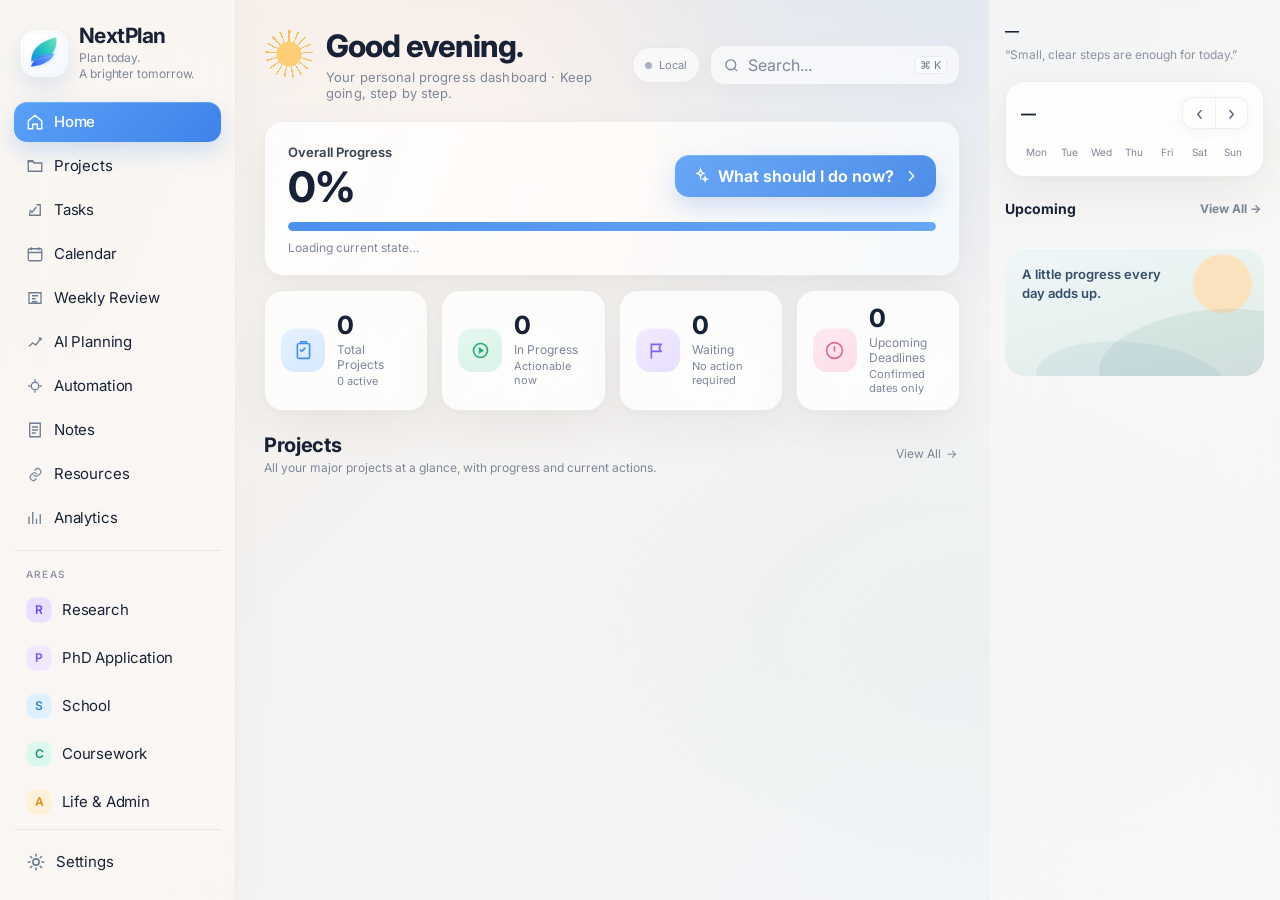
==== index.html @ 2a9c4a6e "Remove legacy CJ avatar from canonical UI" ====
<!doctype html>
<html lang="en">
<head>
<!-- NEXTPLAN_PHASE_B_V1 -->
<!-- NEXTPLAN_PHASE_C_V1 -->
<!-- NEXTPLAN_PHASE_D_V1 -->
<meta charset="utf-8">
<meta name="viewport" content="width=device-width,initial-scale=1,viewport-fit=cover">
<meta name="theme-color" content="#f5f5f7">
<meta name="color-scheme" content="light dark">
<link rel="manifest" href="./manifest.webmanifest">
<link rel="icon" href="./icon.svg" type="image/svg+xml">
<link rel="preconnect" href="https://fonts.googleapis.com">
<link rel="preconnect" href="https://fonts.gstatic.com" crossorigin>
<link href="https://fonts.googleapis.com/css2?family=Inter:wght@400;500;600;700&display=swap" rel="stylesheet">
<link rel="stylesheet" href="./apple-web-v1.css?v=apple-web-v1">
<title>NextPlan</title>
<style>
:root{
  --bg:#f5f5f7;--glass:rgba(255,255,255,.72);--panel:#ffffff;--panel-soft:#fbfbfd;--text:#111318;--muted:#737b8c;
  --border:rgba(15,23,42,.08);--hairline:rgba(15,23,42,.06);--shadow:0 12px 35px rgba(27,31,43,.07);
  --blue:#3478f6;--blue2:#5b8cff;--green:#22b573;--purple:#8b5cf6;--pink:#ff4f91;--orange:#ff9f0a;--red:#ff453a;
  --sidebar:rgba(247,249,252,.88);--rightbar:rgba(248,250,253,.82);--chip:#f1f3f7;--input:#eef1f5;
}
html[data-theme="dark"]{
  --bg:#101216;--glass:rgba(26,29,35,.74);--panel:#1b1e24;--panel-soft:#20242b;--text:#f4f6f8;--muted:#9da5b4;
  --border:rgba(255,255,255,.08);--hairline:rgba(255,255,255,.06);--shadow:0 16px 40px rgba(0,0,0,.24);
  --sidebar:rgba(20,23,28,.9);--rightbar:rgba(20,23,28,.86);--chip:#292d35;--input:#272b33;
}
*{box-sizing:border-box}html,body{margin:0;min-height:100%;background:var(--bg);color:var(--text);font-family:"Inter",-apple-system,BlinkMacSystemFont,"SF Pro Text","SF Pro Display","Helvetica Neue","Segoe UI","PingFang SC","Microsoft YaHei",sans-serif}
body{min-height:100vh;overflow-x:hidden}button,input,select{font:inherit}button{cursor:pointer}svg{display:block}
.app-shell{min-height:100vh;display:grid;grid-template-columns:236px minmax(0,1fr) 292px;background:radial-gradient(circle at 36% -10%,rgba(76,139,245,.07),transparent 32%),radial-gradient(circle at 78% 0%,rgba(139,92,246,.05),transparent 25%),var(--bg)}
.sidebar{position:sticky;top:0;height:100vh;padding:20px 14px 18px;background:var(--sidebar);backdrop-filter:blur(24px);border-right:1px solid var(--hairline);display:flex;flex-direction:column;z-index:20}
.brand{display:flex;align-items:center;gap:11px;padding:4px 8px 18px}.brand-mark{width:42px;height:42px;border-radius:12px;box-shadow:0 7px 18px rgba(52,120,246,.22);overflow:hidden;flex:none}.brand h1{font-size:20px;letter-spacing:-.5px;margin:0;font-weight:700}.brand p{font-size:12px;color:var(--muted);margin:3px 0 0;line-height:1.3;font-weight:400;letter-spacing:-.01em}
.nav-group{display:grid;gap:4px}.nav-label{font-size:11px;text-transform:uppercase;letter-spacing:.09em;color:var(--muted);font-weight:600;padding:17px 11px 7px}.nav-btn{display:flex;align-items:center;gap:10px;border:0;background:transparent;color:var(--text);padding:9px 11px;border-radius:10px;font-size:16px;font-weight:400;line-height:1.25;letter-spacing:-.022em;text-align:left}.nav-btn svg{width:20px;height:20px;color:#667085;stroke-width:1.7}.nav-btn.active{background:linear-gradient(135deg,#3478f6,#4f85fa);color:#fff;box-shadow:0 7px 15px rgba(52,120,246,.18)}.nav-btn.active svg{color:#fff}.nav-btn:hover:not(.active){background:var(--chip)}
.area-dot{width:24px;height:24px;border-radius:8px;display:grid;place-items:center;font-size:12px;font-weight:700}.a-research{background:#e9e0ff;color:#7448ef}.a-phd{background:#efe8ff;color:#7b55e8}.a-school{background:#dff1ff;color:#3484ce}.a-career{background:#dcf8ee;color:#119966}.a-admin{background:#fff0d9;color:#e28a12}.a-life{background:#ffe2ee;color:#e84986}
.sidebar-footer{margin-top:auto}.settings-btn{width:100%;display:flex;gap:10px;align-items:center;border:0;background:transparent;color:var(--muted);padding:10px 11px;border-radius:10px;font-size:16px;font-weight:400;line-height:1.25;letter-spacing:-.022em}.settings-btn svg{width:20px;height:20px;stroke-width:1.7;color:#667085}.settings-btn:hover{background:var(--chip)}
.main{min-width:0;padding:28px 28px 46px}.topbar{display:flex;gap:20px;align-items:flex-start;justify-content:space-between;margin-bottom:18px}.hello h2{font-size:30px;letter-spacing:-.8px;margin:0;font-weight:760}.hello p{margin:4px 0 0;color:var(--muted);font-size:14px}.top-actions{display:flex;align-items:center;gap:9px}.sync-pill{height:34px;border:1px solid var(--border);background:var(--glass);backdrop-filter:blur(18px);border-radius:999px;padding:0 10px;display:flex;align-items:center;gap:7px;color:var(--muted);font-size:11px;white-space:nowrap}.sync-pill .sync-dot{width:7px;height:7px;border-radius:50%;background:#aab2bf}.sync-pill.synced .sync-dot{background:var(--green)}.sync-pill.syncing .sync-dot{background:var(--orange)}.sync-pill.error .sync-dot{background:var(--red)}.search-btn{height:38px;width:min(245px,30vw);border:1px solid var(--border);background:var(--glass);backdrop-filter:blur(18px);color:var(--muted);border-radius:13px;padding:0 12px;display:flex;align-items:center;gap:8px;box-shadow:0 2px 10px rgba(0,0,0,.025)}.search-btn span:first-of-type{overflow:hidden;white-space:nowrap;text-overflow:ellipsis}.kbd{margin-left:auto;font-size:11px;border:1px solid var(--border);background:var(--panel);border-radius:6px;padding:1px 5px;color:var(--muted)}
.card{background:var(--glass);backdrop-filter:blur(22px);border:1px solid var(--border);border-radius:18px;box-shadow:var(--shadow)}.hero{padding:21px 22px}.hero-row{display:flex;justify-content:space-between;gap:18px;align-items:center}.eyebrow{font-size:13px;font-weight:650}.hero-pct{font-size:41px;font-weight:760;letter-spacing:-1.2px;line-height:1;margin-top:6px}.primary{border:0;color:white;background:linear-gradient(135deg,#3478f6,#4d86fa);border-radius:13px;padding:11px 16px;font-weight:650;box-shadow:0 8px 18px rgba(52,120,246,.22);display:flex;align-items:center;gap:9px}.primary:hover{filter:brightness(.99)}
.progress-track{height:10px;border-radius:999px;background:#e9edf3;overflow:hidden;margin-top:14px}.progress-fill{height:100%;border-radius:999px;background:linear-gradient(90deg,#3478f6,#5a8df7);transition:width .28s ease}html[data-theme="dark"] .progress-track{background:#2b3038}.hero-meta{font-size:12px;color:var(--muted);margin-top:9px}
.stats{display:grid;grid-template-columns:repeat(4,1fr);gap:12px;margin:14px 0 22px}.stat{padding:15px;display:flex;gap:12px;align-items:center}.stat-icon{width:43px;height:43px;border-radius:13px;display:grid;place-items:center;flex:none}.stat-icon svg{width:21px;height:21px}.si-blue{background:#e2efff;color:#3478f6}.si-green{background:#def8ef;color:#1aa26b}.si-purple{background:#eee4ff;color:#7b48ef}.si-pink{background:#ffe3ef;color:#ee4a87}.stat-num{font-size:24px;font-weight:750;line-height:1}.stat-title{font-size:12px;color:var(--muted);margin-top:4px}.stat-sub{font-size:11px;color:var(--muted);margin-top:2px}
.section-head{display:flex;justify-content:space-between;gap:16px;align-items:center;margin-bottom:10px}.section-head h3{font-size:20px;margin:0;letter-spacing:-.35px}.section-head p{font-size:12px;color:var(--muted);margin:3px 0 0}.link-btn{border:0;background:transparent;color:var(--muted);font-size:12px;display:flex;align-items:center;gap:5px;padding:6px 3px}.link-btn:hover{color:var(--text)}
.project-grid{display:grid;grid-template-columns:repeat(3,minmax(0,1fr));gap:12px}.project-card{padding:15px;min-width:0;transition:transform .16s ease,box-shadow .16s ease}.project-card:hover{transform:translateY(-1px);box-shadow:0 15px 38px rgba(24,29,40,.09)}.pc-top{display:flex;align-items:flex-start;gap:10px}.pc-icon{width:36px;height:36px;border-radius:11px;display:grid;place-items:center;flex:none}.pc-icon svg{width:18px;height:18px}.pc-text{min-width:0;flex:1}.pc-title{font-size:14px;font-weight:690;white-space:nowrap;overflow:hidden;text-overflow:ellipsis}.pc-sub{font-size:11px;color:var(--muted);white-space:nowrap;overflow:hidden;text-overflow:ellipsis;margin-top:2px}.pc-pct{font-size:13px;font-weight:700;margin-left:auto}.mini-progress{height:6px;border-radius:999px;background:#ebeff4;overflow:hidden;margin-top:13px}.mini-progress span{display:block;height:100%;background:var(--blue);border-radius:999px}html[data-theme="dark"] .mini-progress{background:#2b3038}.pc-next{border-top:1px solid var(--hairline);margin-top:11px;padding-top:10px;font-size:11px;line-height:1.45;color:var(--muted);display:grid;grid-template-columns:18px 1fr;gap:5px}.pc-next b{color:var(--text);font-weight:630;display:block;margin-bottom:2px}.pc-next svg{width:14px;height:14px;margin-top:1px;color:#8993a3}.empty-project{cursor:pointer;width:100%;font:inherit;color:var(--muted);min-height:164px;border:1px dashed rgba(52,120,246,.22);border-radius:18px;display:grid;place-items:center;text-align:center;color:var(--muted);background:rgba(255,255,255,.28)}.empty-project .plus{font-size:30px;color:var(--blue);line-height:1}.empty-project b{display:block;color:var(--blue);font-size:13px;margin-top:4px}
.view{display:none}.view.active{display:block}.view-title{margin-bottom:18px}.view-title h2{font-size:28px;margin:0;letter-spacing:-.6px}.view-title p{color:var(--muted);font-size:13px;margin:4px 0 0}.toolbar{display:flex;gap:8px;flex-wrap:wrap;margin-bottom:14px}.select{appearance:none;-webkit-appearance:none;border:1px solid var(--border);background-color:var(--panel);color:var(--text);border-radius:12px;padding:9px 34px 9px 12px;background-image:linear-gradient(45deg,transparent 50%,var(--muted) 50%),linear-gradient(135deg,var(--muted) 50%,transparent 50%);background-position:calc(100% - 16px) 50%,calc(100% - 11px) 50%;background-size:5px 5px;background-repeat:no-repeat}.list-card{padding:0;overflow:hidden}.list-row{padding:15px 17px;border-top:1px solid var(--hairline);display:flex;gap:14px;align-items:flex-start}.list-row:first-child{border-top:0}.status-dot{width:9px;height:9px;border-radius:50%;margin-top:6px;flex:none}.sd-active{background:var(--blue)}.sd-waiting{background:var(--orange)}.sd-planned{background:#aab2bf}.sd-completed,.sd-done{background:var(--green)}.sd-blocked{background:var(--red)}.list-main{min-width:0;flex:1}.list-title{font-weight:670}.list-sub{font-size:12px;color:var(--muted);margin-top:3px}.list-meta{font-size:12px;color:var(--muted);text-align:right}.milestone-tags{display:flex;flex-wrap:wrap;gap:6px;margin-top:8px;line-height:1}.milestone-tags .priority{display:inline-flex;align-items:center;line-height:1.25;margin:0!important;padding:5px 8px;white-space:normal;vertical-align:middle}.task-grid{display:grid;gap:10px}.task-card{padding:15px 17px;display:grid;grid-template-columns:28px 1fr auto;gap:12px;align-items:start}.task-check{width:25px;height:25px;border-radius:8px;background:#e5efff;color:var(--blue);display:grid;place-items:center}.task-check svg{width:14px;height:14px}.task-title{font-weight:670}.task-desc{font-size:12px;color:var(--muted);margin-top:3px}.priority{font-size:11px;color:var(--muted);background:var(--chip);padding:4px 7px;border-radius:999px}
.calendar-layout{display:grid;grid-template-columns:minmax(0,1.4fr) minmax(250px,.6fr);gap:14px}.calendar-card{padding:18px}.cal-head{display:flex;justify-content:space-between;align-items:center;margin-bottom:14px}.cal-title{font-size:17px;font-weight:700}.cal-nav{display:flex;gap:6px}.round-btn{width:31px;height:31px;border-radius:10px;border:1px solid var(--border);background:var(--panel);color:var(--text);display:grid;place-items:center}.weekdays,.cal-grid{display:grid;grid-template-columns:repeat(7,1fr);gap:5px}.weekdays div{font-size:11px;color:var(--muted);text-align:center;padding:5px}.day{min-height:67px;border-radius:12px;padding:7px;font-size:12px;position:relative;border:1px solid transparent}.day.muted{color:#b6bdc8}.day.today{background:#edf4ff;border-color:#d8e8ff;color:#2f6fdc}html[data-theme="dark"] .day.today{background:#1e2c43;border-color:#28426b;color:#91b8ff}.day.has-event{background:var(--panel-soft)}.daynum{font-weight:620}.event-dots{display:flex;gap:3px;position:absolute;bottom:7px;left:7px}.event-dots span{width:5px;height:5px;border-radius:50%}.upcoming-list{display:grid;gap:8px}.upcoming-item{padding:12px;border-radius:13px;background:var(--panel-soft);display:grid;grid-template-columns:8px 1fr auto;gap:9px;align-items:center}.u-dot{width:8px;height:8px;border-radius:50%}.u-title{font-size:12px;font-weight:650}.u-date{font-size:11px;color:var(--muted);margin-top:1px}.u-right{font-size:11px;color:var(--muted)}.empty-state{padding:34px 20px;text-align:center;color:var(--muted)}.empty-state svg{width:36px;height:36px;margin:0 auto 8px;color:#a6aeba}.empty-state b{display:block;color:var(--text);font-size:14px;margin-bottom:4px}
.notes-grid,.resources-grid{display:grid;grid-template-columns:repeat(2,minmax(0,1fr));gap:12px}.note-card,.resource-card{padding:16px}.note-title,.resource-title{font-weight:690}.note-body,.resource-sub{font-size:12px;color:var(--muted);margin-top:6px;line-height:1.5}.note-meta{font-size:11px;color:var(--muted);margin-top:11px}.resource-card{display:flex;gap:12px;align-items:flex-start}.resource-icon{width:38px;height:38px;border-radius:11px;background:#e5efff;color:var(--blue);display:grid;place-items:center;flex:none}.resource-icon svg{width:18px;height:18px}.analytics-grid{display:grid;grid-template-columns:repeat(2,minmax(0,1fr));gap:12px}.analytics-card{padding:17px}.analytics-card h4{font-size:14px;margin:0 0 13px}.area-row{display:grid;grid-template-columns:92px 1fr 38px;gap:10px;align-items:center;margin:10px 0;font-size:12px}.area-track{height:7px;background:#e9edf3;border-radius:999px;overflow:hidden}.area-track span{height:100%;display:block;border-radius:999px;background:linear-gradient(90deg,#3478f6,#8b5cf6)}html[data-theme="dark"] .area-track{background:#2b3038}.metric-big{font-size:34px;font-weight:760;letter-spacing:-.8px}.metric-label{font-size:12px;color:var(--muted)}
.rightbar{position:sticky;top:0;height:100vh;padding:22px 15px 18px;background:var(--rightbar);backdrop-filter:blur(24px);border-left:1px solid var(--hairline);overflow:auto}.profile-row{display:flex;justify-content:flex-end;margin-bottom:18px}.avatar{width:38px;height:38px;border:0;border-radius:50%;display:grid;place-items:center;background:linear-gradient(135deg,#747f93,#9ca5b5);color:white;font-size:12px;font-weight:700}.today-date{font-size:14px;font-weight:650}.reflection{font-size:13px;color:var(--muted);font-style:italic;line-height:1.45;margin-top:7px}.side-card{background:var(--glass);border:1px solid var(--border);border-radius:17px;box-shadow:var(--shadow);padding:15px;margin-top:18px}.side-title{font-size:14px;font-weight:700;display:flex;align-items:center;justify-content:space-between}.mini-cal-head{display:flex;justify-content:space-between;align-items:center;margin-bottom:12px}.mini-week,.mini-days{display:grid;grid-template-columns:repeat(7,1fr);text-align:center;gap:2px}.mini-week div{font-size:10px;color:var(--muted);padding:3px}.mini-day{font-size:11px;padding:6px 0;border-radius:50%;position:relative}.mini-day.today{background:var(--blue);color:#fff}.mini-day.muted{color:#bbc2cc}.mini-day.has-event:not(.today)::after{content:"";width:4px;height:4px;background:var(--green);border-radius:50%;position:absolute;left:50%;transform:translateX(-50%);bottom:1px}.side-upcoming{margin-top:18px}.side-upcoming-list{display:grid;gap:0;margin-top:8px}.side-event{display:grid;grid-template-columns:8px 1fr auto;gap:9px;align-items:center;border-top:1px solid var(--hairline);padding:10px 0}.side-event:first-child{border-top:0}.side-event-title{font-size:12px;font-weight:650}.side-event-date,.side-event-right{font-size:10px;color:var(--muted)}.soft-quote{margin-top:18px;min-height:133px;border-radius:18px;padding:17px;background:linear-gradient(145deg,#eef3ff,#dfe9fa 58%,#cbdaf2);color:#27334d;position:relative;overflow:hidden}.soft-quote:before{content:"";position:absolute;width:170px;height:80px;background:rgba(104,136,191,.18);border-radius:50% 50% 0 0;right:-35px;bottom:-20px;transform:rotate(-8deg)}.soft-quote p{font-size:13px;line-height:1.45;font-weight:600;width:72%;margin:0;position:relative;z-index:1}
.modal{border:0;border-radius:20px;background:var(--panel);color:var(--text);padding:0;width:min(650px,calc(100vw - 28px));box-shadow:0 28px 90px rgba(0,0,0,.28)}.modal::backdrop{background:rgba(20,23,30,.34);backdrop-filter:blur(4px)}.modal-inner{padding:20px}.modal-title{font-size:19px;font-weight:730;margin:0 0 4px}.modal-sub{font-size:12px;color:var(--muted);margin-bottom:15px}.field{display:grid;gap:5px;margin-top:10px}.field label{font-size:11px;color:var(--muted);font-weight:600}.field input{border:1px solid var(--border);background:var(--input);color:var(--text);padding:10px 11px;border-radius:10px;outline:none}.field input:focus{border-color:rgba(52,120,246,.55);box-shadow:0 0 0 3px rgba(52,120,246,.11)}.modal-actions{display:flex;gap:8px;justify-content:flex-end;margin-top:16px}.secondary{border:1px solid var(--border);background:var(--panel);color:var(--text);border-radius:11px;padding:9px 12px}.danger{color:var(--red)}
.search-modal{width:min(720px,calc(100vw - 30px));align-self:start;margin-top:8vh}.search-input-wrap{display:flex;align-items:center;gap:8px;border-bottom:1px solid var(--hairline);padding:15px 18px}.search-input-wrap input{border:0;outline:0;background:transparent;color:var(--text);font-size:17px;width:100%}.search-results{max-height:58vh;overflow:auto;padding:8px}.search-result{padding:11px 12px;border-radius:11px;display:flex;gap:10px;align-items:flex-start}.search-result:hover{background:var(--chip)}.search-kind{font-size:10px;background:var(--chip);color:var(--muted);border-radius:6px;padding:2px 5px;flex:none;margin-top:2px}.search-result b{font-size:13px}.search-result p{font-size:11px;color:var(--muted);margin:3px 0 0}
.mobile-top{display:none}.scrim{display:none}
@media(max-width:1180px){.app-shell{grid-template-columns:210px minmax(0,1fr)}.rightbar{display:none}.project-grid{grid-template-columns:repeat(2,minmax(0,1fr))}.stats{grid-template-columns:repeat(2,1fr)}}
@media(max-width:820px){.app-shell{display:block}.sidebar{position:fixed;left:0;transform:translateX(-102%);width:250px;transition:transform .22s ease;box-shadow:20px 0 50px rgba(0,0,0,.12)}.sidebar.open{transform:translateX(0)}.scrim{position:fixed;inset:0;background:rgba(10,13,18,.25);z-index:15}.scrim.show{display:block}.main{padding:17px 15px 35px}.mobile-top{display:flex;justify-content:space-between;align-items:center;margin-bottom:15px}.mobile-brand{font-weight:730}.icon-button{border:0;background:var(--panel);color:var(--text);border-radius:10px;width:37px;height:37px;display:grid;place-items:center;box-shadow:var(--shadow)}.topbar{align-items:center}.hello h2{font-size:25px}.sync-pill{display:none}.search-btn{width:42px;padding:0;justify-content:center}.search-btn span,.search-btn .kbd{display:none}.project-grid,.notes-grid,.resources-grid,.analytics-grid,.calendar-layout{grid-template-columns:1fr}.stats{grid-template-columns:1fr 1fr}.hero-row{align-items:flex-start;flex-direction:column}.primary{width:100%;justify-content:center}.project-card{min-height:auto}}
@media(max-width:480px){.stats{grid-template-columns:1fr}.hello p{font-size:12px}.hello h2{font-size:23px}}





/* APPROVED SIDEBAR SPEC v4 START */
/* Final user-approved sidebar tuning: compact Apple-like proportions, 236px desktop width. */
.sidebar{
  width:236px;
  padding:18px 14px 14px;
  background:#fafbfc;
  font-family:-apple-system,BlinkMacSystemFont,"SF Pro Text","SF Pro Display","Inter","Helvetica Neue",Arial,sans-serif;
  overflow-y:auto;
  overscroll-behavior:contain;
  scrollbar-width:none;
}
.sidebar::-webkit-scrollbar{display:none}
html[data-theme="dark"] .sidebar{background:#0b1220}
.brand{
  gap:12px;
  padding:0 6px 16px;
  align-items:center;
}
.brand-mark{
  width:48px;
  height:48px;
  border-radius:14px;
  box-shadow:0 8px 20px rgba(67,97,238,.20);
  flex:0 0 48px;
}
.brand-mark img{width:48px;height:48px}
.brand h1{
  font-family:-apple-system,BlinkMacSystemFont,"SF Pro Display","SF Pro Text","Inter","Helvetica Neue",Arial,sans-serif;
  font-size:20px;
  line-height:24px;
  font-weight:700;
  letter-spacing:-.45px;
  color:#0f172a;
  white-space:nowrap;
}
.brand p{
  margin:2px 0 0;
  font-family:-apple-system,BlinkMacSystemFont,"SF Pro Text","Inter","Helvetica Neue",Arial,sans-serif;
  font-size:12px;
  line-height:16px;
  font-weight:400;
  letter-spacing:-.08px;
  color:#64748b;
  white-space:nowrap;
}
html[data-theme="dark"] .brand h1{color:#f8fafc}
html[data-theme="dark"] .brand p{color:#94a3b8}
.nav-group{gap:2px}
.nav-btn{
  min-height:40px;
  padding:8px 12px;
  gap:10px;
  border-radius:12px;
  font-family:-apple-system,BlinkMacSystemFont,"SF Pro Text","SF Pro Display","Inter","Helvetica Neue",Arial,sans-serif;
  font-size:15px;
  line-height:20px;
  font-weight:400;
  letter-spacing:-.16px;
  color:#0f172a;
}
.nav-btn > svg{
  width:18px;
  height:18px;
  flex:0 0 18px;
  color:#64748b;
  stroke-width:1.75;
}
.nav-btn[data-view="resources"] > svg{
  width:15px;
  height:15px;
  flex:0 0 15px;
  margin-left:1.5px;
  margin-right:1.5px;
  stroke-width:1.8;
}
.nav-btn.active{
  min-height:40px;
  color:#fff;
  font-weight:500;
  background:linear-gradient(135deg,#3b82f6 0%,#2563eb 100%);
  box-shadow:0 7px 16px rgba(37,99,235,.20);
}
.nav-btn.active > svg{color:#fff}
.nav-btn:hover:not(.active){background:#f1f5f9}
html[data-theme="dark"] .nav-btn{color:#f8fafc}
html[data-theme="dark"] .nav-btn > svg{color:#94a3b8}
html[data-theme="dark"] .nav-btn.active{background:#1e3a8a;color:#fff}
html[data-theme="dark"] .nav-btn.active > svg{color:#fff}
html[data-theme="dark"] .nav-btn:hover:not(.active){background:#111c2d}
.nav-label{
  margin:10px 0 0;
  padding:16px 12px 7px;
  border-top:1px solid #e2e8f0;
  font-family:-apple-system,BlinkMacSystemFont,"SF Pro Text","Inter","Helvetica Neue",Arial,sans-serif;
  font-size:11px;
  line-height:14px;
  font-weight:600;
  letter-spacing:.10em;
  color:#64748b;
}
html[data-theme="dark"] .nav-label{border-top-color:#233044;color:#94a3b8}
.area-dot{
  width:26px;
  height:26px;
  border-radius:8px;
  flex:0 0 26px;
  font-size:12px;
  line-height:26px;
  font-weight:600;
}
.sidebar-footer{
  margin-top:auto;
  padding-top:12px;
  border-top:1px solid #e2e8f0;
}
html[data-theme="dark"] .sidebar-footer{border-top-color:#233044}
.settings-btn{
  min-height:40px;
  padding:8px 12px;
  gap:10px;
  border-radius:12px;
  font-family:-apple-system,BlinkMacSystemFont,"SF Pro Text","Inter","Helvetica Neue",Arial,sans-serif;
  font-size:15px;
  line-height:20px;
  font-weight:400;
  letter-spacing:-.16px;
  color:#64748b;
}
.settings-btn svg{
  width:18px;
  height:18px;
  flex:0 0 18px;
  color:#64748b;
  stroke-width:1.75;
}
.settings-btn:hover{background:#f1f5f9}
html[data-theme="dark"] .settings-btn{color:#cbd5e1}
html[data-theme="dark"] .settings-btn svg{color:#cbd5e1}
html[data-theme="dark"] .settings-btn:hover{background:#111c2d}
@media(min-width:1181px){.app-shell{grid-template-columns:236px minmax(0,1fr) 292px}}
/* APPROVED SIDEBAR SPEC v4 END */


/* NEXTPLAN PHASE C */
.review-list{display:grid;gap:8px;margin-top:8px}.review-item{padding:9px 10px;border-radius:11px;background:var(--panel-soft);font-size:12px;line-height:1.45}.review-item b{display:block;color:var(--text);font-size:12px;margin-bottom:2px}.review-muted{color:var(--muted)}.knowledge-meta{display:flex;gap:6px;flex-wrap:wrap;margin-top:8px}.knowledge-chip{font-size:10px;border-radius:999px;background:var(--chip);color:var(--muted);padding:3px 7px}.resource-link{color:var(--blue);text-decoration:none;word-break:break-all}.resource-link:hover{text-decoration:underline}.search-result[data-palette-view]{cursor:pointer}.search-result[data-palette-view]:hover{background:var(--panel-soft)}.search-command{color:var(--blue);font-weight:700}.search-help{font-size:11px;color:var(--muted);padding:8px 4px 4px}


/* NEXTPLAN PHASE D */
.sev-critical{color:var(--red)}.sev-high{color:var(--orange)}.sev-medium{color:var(--blue)}.sev-normal{color:var(--green)}.rule-off{opacity:.58}.plan-score{font-size:20px;font-weight:760;letter-spacing:-.4px}.automation-summary{font-size:11px;color:var(--muted);margin-top:4px}


/* NEXTPLAN APPLE LAYOUT FIX v2 */
.hero:before{display:none!important}
#view-projects .list-card{
  display:block!important;
  padding:0!important;
  overflow:hidden!important;
  background:var(--apple-panel)!important;
  border:1px solid var(--apple-border)!important;
  border-radius:19px!important;
  box-shadow:var(--apple-shadow)!important;
  backdrop-filter:blur(26px) saturate(145%)!important;
  -webkit-backdrop-filter:blur(26px) saturate(145%)!important;
}
#view-projects .list-row{
  position:static!important;
  min-height:0!important;
  padding:15px 17px!important;
  border:0!important;
  border-top:1px solid rgba(91,104,122,.08)!important;
  border-radius:0!important;
  background:transparent!important;
  box-shadow:none!important;
  display:flex!important;
  gap:14px!important;
  align-items:flex-start!important;
  align-content:normal!important;
  backdrop-filter:none!important;
  -webkit-backdrop-filter:none!important;
}
#view-projects .list-row:first-child{border-top:0!important}
#view-projects .list-meta{margin-left:auto!important;text-align:right!important}
.task-check{align-self:center!important}


/* NEXTPLAN ICON FIX v1 */
.settings-btn svg{width:20px!important;height:20px!important;flex:0 0 20px!important;stroke-width:1.9!important}
.empty-resource-icon{width:28px!important;height:28px!important;color:#96a2b3!important;margin:0 auto 10px!important}


/* NEXTPLAN MINI CALENDAR NAV FIX v1 */
.mini-cal-head{
  display:flex!important;
  align-items:center!important;
  justify-content:space-between!important;
  gap:12px!important;
  margin-bottom:14px!important;
}
.mini-cal-head>.row{
  display:inline-flex!important;
  align-items:center!important;
  flex-wrap:nowrap!important;
  gap:0!important;
  overflow:hidden!important;
  border:1px solid rgba(105,117,135,.11)!important;
  border-radius:11px!important;
  background:rgba(255,255,255,.58)!important;
  box-shadow:0 3px 12px rgba(54,65,82,.045)!important;
}
.mini-cal-head .round-btn{
  width:32px!important;
  height:30px!important;
  min-width:32px!important;
  padding:0!important;
  border:0!important;
  border-radius:0!important;
  background:transparent!important;
  box-shadow:none!important;
  color:#596579!important;
  font-size:19px!important;
  line-height:1!important;
  display:grid!important;
  place-items:center!important;
}
.mini-cal-head .round-btn+.round-btn{
  border-left:1px solid rgba(105,117,135,.11)!important;
}
.mini-cal-head .round-btn:hover{
  background:rgba(75,143,247,.08)!important;
  color:var(--apple-blue)!important;
}
.mini-cal-head .side-title{
  font-size:15px!important;
  font-weight:700!important;
  letter-spacing:-.2px!important;
}
html[data-theme="dark"] .mini-cal-head>.row{
  background:rgba(45,51,62,.72)!important;
  border-color:rgba(255,255,255,.10)!important;
}
html[data-theme="dark"] .mini-cal-head .round-btn+.round-btn{
  border-left-color:rgba(255,255,255,.10)!important;
}


/* NEXTPLAN RIGHT RAIL AVATAR REMOVAL v1 */
.rightbar .profile-row{display:none!important;margin:0!important;padding:0!important}

</style>
</head>
<body>
<div class="scrim" id="scrim"></div>
<div class="app-shell">
<aside class="sidebar" id="sidebar">
  <div class="brand"><div class="brand-mark"><img src="./icon.svg" alt="" width="48" height="48"></div><div><h1>NextPlan</h1><p>Plan today.<br>A brighter tomorrow.</p></div></div>
  <nav class="nav-group" aria-label="Primary navigation">
    <button class="nav-btn active" data-view="home"><svg viewBox="0 0 24 24" fill="none" stroke="currentColor" stroke-width="1.8"><path d="M3 10.5 12 3l9 7.5V21h-6v-6H9v6H3z"/></svg>Home</button>
    <button class="nav-btn" data-view="projects"><svg viewBox="0 0 24 24" fill="none" stroke="currentColor" stroke-width="1.8"><path d="M3 6h6l2 2h10v11H3z"/><path d="M3 8V5h6l2 3"/></svg>Projects</button>
    <button class="nav-btn" data-view="tasks"><svg viewBox="0 0 24 24" fill="none" stroke="currentColor" stroke-width="1.8"><path d="m5 12 3 3 6-7"/><path d="M14 5h5v14H5v-5"/></svg>Tasks</button>
    <button class="nav-btn" data-view="calendar"><svg viewBox="0 0 24 24" fill="none" stroke="currentColor" stroke-width="1.8"><rect x="3" y="5" width="18" height="16" rx="2"/><path d="M7 3v4m10-4v4M3 10h18"/></svg>Calendar</button>
    <button class="nav-btn" data-view="review"><svg viewBox="0 0 24 24" fill="none" stroke="currentColor" stroke-width="1.8"><path d="M4 5h16v14H4z"/><path d="M8 9h8M8 13h5M8 17h7"/></svg>Weekly Review</button>
    <button class="nav-btn" data-view="planner"><svg viewBox="0 0 24 24" fill="none" stroke="currentColor" stroke-width="1.8"><path d="M4 18 9 13l4 3 7-9"/><path d="M17 7h3v3"/></svg>AI Planning</button>
    <button class="nav-btn" data-view="automation"><svg viewBox="0 0 24 24" fill="none" stroke="currentColor" stroke-width="1.8"><path d="M12 3v3m0 12v3M3 12h3m12 0h3"/><circle cx="12" cy="12" r="5"/></svg>Automation</button>
    <button class="nav-btn" data-view="notes"><svg viewBox="0 0 24 24" fill="none" stroke="currentColor" stroke-width="1.8"><path d="M5 3h14v18H5z"/><path d="M8 8h8M8 12h8M8 16h5"/></svg>Notes</button>
    <button class="nav-btn" data-view="resources"><svg viewBox="0 0 24 24" fill="none" stroke="currentColor" stroke-linecap="round" stroke-linejoin="round"><path d="M10 13a5 5 0 0 0 7.07.07l2-2A5 5 0 0 0 12 4l-1.15 1.15"/><path d="M14 11a5 5 0 0 0-7.07-.07l-2 2A5 5 0 0 0 12 20l1.15-1.15"/></svg>Resources</button>
    <button class="nav-btn" data-view="analytics"><svg viewBox="0 0 24 24" fill="none" stroke="currentColor" stroke-width="1.8"><path d="M4 20V10m5 10V4m5 16v-7m5 7V7"/></svg>Analytics</button>
  </nav>
  <div class="nav-label">Areas</div>
  <div class="nav-group">
    <button class="nav-btn area-filter" data-area="科研"><span class="area-dot a-research">R</span>Research</button>
    <button class="nav-btn area-filter" data-area="PhD"><span class="area-dot a-phd">P</span>PhD Application</button>
    <button class="nav-btn area-filter" data-area="学校"><span class="area-dot a-school">S</span>School</button>
    <button class="nav-btn area-filter" data-area="课程"><span class="area-dot a-career">C</span>Coursework</button>
    <button class="nav-btn area-filter" data-area="行政"><span class="area-dot a-admin">A</span>Life & Admin</button>
  </div>
  <div class="sidebar-footer"><button class="settings-btn" id="settingsNav"><svg viewBox="0 0 24 24" fill="none" stroke="currentColor" stroke-width="1.9" stroke-linecap="round" stroke-linejoin="round"><path d="M12 2.75v2.1m0 14.3v2.1M2.75 12h2.1m14.3 0h2.1M5.45 5.45l1.48 1.48m10.14 10.14 1.48 1.48M18.55 5.45l-1.48 1.48M6.93 17.07l-1.48 1.48"/><circle cx="12" cy="12" r="3.75"/></svg>Settings</button></div>
</aside>
<main class="main">
  <div class="mobile-top"><button class="icon-button" id="menuBtn" aria-label="Menu"><svg viewBox="0 0 24 24" fill="none" stroke="currentColor" stroke-width="1.8" width="19" height="19"><path d="M4 7h16M4 12h16M4 17h16"/></svg></button><div class="mobile-brand">NextPlan</div><button class="icon-button mobile-search" aria-label="Search"><svg viewBox="0 0 24 24" fill="none" stroke="currentColor" stroke-width="1.8" width="18" height="18"><circle cx="11" cy="11" r="7"/><path d="m20 20-4-4"/></svg></button></div>
  <header class="topbar"><div class="hello"><h2 id="greeting">Good evening.</h2><p>Your personal progress dashboard · Keep going, step by step.</p></div><div class="top-actions"><div class="sync-pill" id="syncPill"><span class="sync-dot"></span><span id="syncText">Local</span></div><button class="search-btn" id="searchBtn"><svg viewBox="0 0 24 24" fill="none" stroke="currentColor" stroke-width="1.8" width="17" height="17"><circle cx="11" cy="11" r="7"/><path d="m20 20-4-4"/></svg><span>Search...</span><span class="kbd">⌘ K</span></button></div></header>
  <section class="view active" id="view-home">
    <div class="card hero"><div class="hero-row"><div><div class="eyebrow">Overall Progress</div><div class="hero-pct" id="overallPct">0%</div></div><button class="primary" id="nextActionBtn"><svg viewBox="0 0 24 24" fill="none" stroke="currentColor" stroke-width="1.8" width="17" height="17"><path d="m12 3 1.2 4.1L17 9l-3.8 1.8L12 15l-1.2-4.2L7 9l3.8-1.9z"/><path d="m18.5 14 .7 2.3 2.3.7-2.3.7-.7 2.3-.7-2.3-2.3-.7 2.3-.7z"/></svg>What should I do now?<svg viewBox="0 0 24 24" fill="none" stroke="currentColor" stroke-width="2" width="16" height="16"><path d="m9 5 7 7-7 7"/></svg></button></div><div class="progress-track"><div class="progress-fill" id="overallBar"></div></div><div class="hero-meta" id="overallMeta">Loading current state…</div></div>
    <div class="stats"><div class="card stat"><div class="stat-icon si-blue"><svg viewBox="0 0 24 24" fill="none" stroke="currentColor" stroke-width="1.8"><rect x="5" y="4" width="14" height="17" rx="2"/><path d="M9 4V2h6v2m-7 7 2 2 4-4"/></svg></div><div><div class="stat-num" id="statTotal">0</div><div class="stat-title">Total Projects</div><div class="stat-sub" id="statActive">0 active</div></div></div><div class="card stat"><div class="stat-icon si-green"><svg viewBox="0 0 24 24" fill="none" stroke="currentColor" stroke-width="1.8" stroke-linecap="round" stroke-linejoin="round"><circle cx="12" cy="12" r="8"/><path d="m10 8 6 4-6 4z" fill="currentColor" stroke="none"/></svg></div><div><div class="stat-num" id="statProgress">0</div><div class="stat-title">In Progress</div><div class="stat-sub">Actionable now</div></div></div><div class="card stat"><div class="stat-icon si-purple"><svg viewBox="0 0 24 24" fill="none" stroke="currentColor" stroke-width="1.8"><path d="M5 21V4m0 1h11l-2 4 2 4H5"/></svg></div><div><div class="stat-num" id="statWaiting">0</div><div class="stat-title">Waiting</div><div class="stat-sub">No action required</div></div></div><div class="card stat"><div class="stat-icon si-pink"><svg viewBox="0 0 24 24" fill="none" stroke="currentColor" stroke-width="1.8"><circle cx="12" cy="12" r="9"/><path d="M12 7v6m0 4h.01"/></svg></div><div><div class="stat-num" id="statDeadlines">0</div><div class="stat-title">Upcoming Deadlines</div><div class="stat-sub">Confirmed dates only</div></div></div></div>
    <div class="section-head"><div><h3>Projects</h3><p>All your major projects at a glance, with progress and current actions.</p></div><button class="link-btn" data-go="projects">View All <span>→</span></button></div><div class="project-grid" id="homeProjects"></div>
  </section>
  <section class="view" id="view-projects"><div class="view-title"><h2>Projects</h2><p>Long-term goals, status, milestones, and current actions.</p></div><div class="toolbar"><select class="select" id="projectAreaFilter"><option value="全部">All Areas</option><option value="科研">Research</option><option value="PhD">PhD</option><option value="学校">School</option><option value="课程">Coursework</option><option value="行政">Life & Admin</option></select><select class="select" id="projectStatusFilter"><option value="全部">All Statuses</option><option value="active">In Progress</option><option value="waiting">Waiting</option><option value="planned">Planned</option><option value="blocked">Blocked</option><option value="done">Completed</option></select></div><div class="list-card card" id="projectList"></div></section>
  <section class="view" id="view-tasks"><div class="view-title"><h2>Tasks</h2><p>Only shows actions you can move forward now. Waiting items stay out of your attention.</p></div><div class="task-grid" id="taskList"></div></section>
  <section class="view" id="view-calendar"><div class="view-title"><h2>Calendar</h2><p>Only confirmed dates are shown, so the calendar never creates false urgency.</p></div><div class="calendar-layout"><div class="card calendar-card"><div class="cal-head"><div class="cal-title" id="calTitle"></div><div class="cal-nav"><button class="round-btn" id="calPrev" aria-label="Previous month">‹</button><button class="round-btn" id="calNext" aria-label="Next month">›</button></div></div><div class="weekdays"><div>Mon</div><div>Tue</div><div>Wed</div><div>Thu</div><div>Fri</div><div>Sat</div><div>Sun</div></div><div class="cal-grid" id="calGrid"></div></div><div class="card calendar-card"><div class="section-head"><div><h3 style="font-size:16px">Upcoming</h3><p>Confirmed deadlines</p></div></div><div class="upcoming-list" id="calendarUpcoming"></div></div></div></section>
  <section class="view" id="view-review"><div class="view-title"><h2>Weekly Review</h2><p>Review movement, stalled work, waiting items, and time pressure across the past 7 days and next 14 days.</p></div><div class="analytics-grid" id="reviewMetrics"><div class="card analytics-card"><h4>Movement</h4><div class="metric-big" id="reviewEvents7">0</div><div class="metric-label">state changes in the last 7 days</div></div><div class="card analytics-card"><h4>Completions</h4><div class="metric-big" id="reviewCompletions">0</div><div class="metric-label">confirmed completion events</div></div><div class="card analytics-card"><h4>Waiting / Blocked</h4><div class="metric-big" id="reviewWaiting">0</div><div class="metric-label">projects requiring review, not immediate execution</div></div><div class="card analytics-card"><h4>Next 14 Days</h4><div class="metric-big" id="reviewUpcoming">0</div><div class="metric-label">confirmed calendar items and deadlines</div></div></div><div style="height:14px"></div><div class="analytics-grid"><div class="card analytics-card"><h4>Attention</h4><div id="reviewAttention" class="review-list"></div></div><div class="card analytics-card"><h4>Completed This Week</h4><div id="reviewCompleted" class="review-list"></div></div><div class="card analytics-card"><h4>Upcoming</h4><div id="reviewSchedule" class="review-list"></div></div><div class="card analytics-card"><h4>Review Prompt</h4><div id="reviewPrompt" class="review-list"></div></div></div></section>
  <section class="view" id="view-planner"><div class="view-title"><h2>AI Planning</h2><p>Builds explainable plans from confirmed NextPlan state. Recommendations never rewrite project facts automatically.</p></div><div class="analytics-grid"><div class="card analytics-card"><h4>Focus Now</h4><div id="plannerFocus" class="review-list"></div></div><div class="card analytics-card"><h4>Capacity</h4><div id="plannerCapacity" class="review-list"></div></div><div class="card analytics-card"><h4>Next 14 Days</h4><div id="plannerHorizon" class="review-list"></div></div><div class="card analytics-card"><h4>Planning Interventions</h4><div id="plannerInterventions" class="review-list"></div></div></div></section>
  <section class="view" id="view-automation"><div class="view-title"><h2>Automation</h2><p>Checks overdue items, preparation windows, stalled work, waiting follow-ups, and structural issues. By default, it recommends rather than rewrites.</p></div><div class="analytics-grid"><div class="card analytics-card"><h4>Rules</h4><div id="automationRules" class="review-list"></div></div><div class="card analytics-card"><h4>Latest Findings</h4><div id="automationFindings" class="review-list"></div></div><div class="card analytics-card"><h4>Last Run</h4><div id="automationMeta" class="review-list"></div></div><div class="card analytics-card"><h4>Safety</h4><div class="review-list"><div class="review-item"><b>Observe / recommend first</b><span class="review-muted">Automation may surface findings, but completion, deletion, new commitments and priority changes still require the normal confirmation protocol.</span></div></div></div></div></section>
  <section class="view" id="view-notes"><div class="view-title"><h2>Notes</h2><p>Idea ≠ Task. Keep useful conversation ideas here before they become executable work.</p></div><div class="notes-grid" id="notesGrid"></div></section>
  <section class="view" id="view-resources"><div class="view-title"><h2>Resources</h2><p>An index of important materials and entry points without copying sensitive file contents into NextPlan.</p></div><div class="resources-grid" id="resourcesGrid"></div></section>
  <section class="view" id="view-analytics"><div class="view-title"><h2>Analytics</h2><p>Not a KPI board. It answers whether the system is moving forward and where control is starting to slip.</p></div><div class="analytics-grid"><div class="card analytics-card"><h4>Progress by Area</h4><div id="areaProgress"></div></div><div class="card analytics-card"><h4>Movement</h4><div class="metric-big" id="events7">0</div><div class="metric-label">state changes · 7 days</div><div style="height:14px"></div><div class="metric-big" id="events30">0</div><div class="metric-label">state changes · 30 days</div><div style="height:14px"></div><div class="metric-big" id="completion30">0</div><div class="metric-label">completion events · 30 days</div></div><div class="card analytics-card"><h4>Execution Health</h4><div class="metric-big" id="nextActionCoverage">0%</div><div class="metric-label">active projects with a next action</div><div style="height:14px"></div><div class="metric-big" id="waitingCountAnalytics">0</div><div class="metric-label">waiting projects</div></div><div class="card analytics-card"><h4>Milestones</h4><div class="metric-big" id="milestoneDone">0</div><div class="metric-label" id="milestoneLabel">completed milestones</div></div><div class="card analytics-card"><h4>Time Pressure</h4><div class="metric-big" id="overdueCount">0</div><div class="metric-label">overdue deadlines</div><div style="height:14px"></div><div class="metric-big" id="upcoming14Count">0</div><div class="metric-label">items in the next 14 days</div></div><div class="card analytics-card"><h4>Knowledge Base</h4><div class="metric-big" id="knowledgeCount">0</div><div class="metric-label" id="knowledgeLabel">notes + resources</div></div><div class="card analytics-card"><h4>Stale Active Work</h4><div id="analyticsStale" class="review-list"></div></div><div class="card analytics-card"><h4>System</h4><div class="list-sub" id="analyticsUpdated">Last updated: —</div><div class="list-sub" style="margin-top:8px">Conversation-controlled central state</div><div class="list-sub" style="margin-top:8px">Waiting / blocked items excluded from Next Action</div></div></div></section>
</main>
<aside class="rightbar"><div class="today-date" id="sideDate">—</div><div class="reflection">“Small, clear steps are enough for today.”</div><div class="side-card"><div class="mini-cal-head"><div class="side-title" id="miniMonth">—</div><div class="row"><button class="round-btn" id="miniPrev">‹</button><button class="round-btn" id="miniNext">›</button></div></div><div class="mini-week"><div>Mon</div><div>Tue</div><div>Wed</div><div>Thu</div><div>Fri</div><div>Sat</div><div>Sun</div></div><div class="mini-days" id="miniDays"></div></div><div class="side-upcoming"><div class="side-title">Upcoming <button class="link-btn" data-go="calendar">View All →</button></div><div class="side-upcoming-list" id="sideUpcoming"></div></div><div class="soft-quote"><p id="softMessage">A little progress every day adds up.</p></div></aside>
</div>
<dialog class="modal" id="settingsDialog"><form method="dialog" id="settingsForm"><div class="modal-inner"><div class="modal-title">NextPlan Settings</div><div class="modal-sub">Your read token stays on this device. UI updates will not remove it.</div><div class="field"><label>Repository</label><input id="repoInput" value="changxinjiresearch/LifeOS"></div><div class="field"><label>Branch</label><input id="branchInput" value="main"></div><div class="field"><label>State file</label><input id="pathInput" value="state.json"></div><div class="field"><label>Fine-grained PAT</label><input id="tokenInput" type="password" autocomplete="off" placeholder="github_pat_..."></div><div class="modal-actions"><button class="secondary danger" type="button" id="clearTokenBtn">Clear Token</button><span style="flex:1"></span><button class="secondary" type="button" id="themeBtn">Toggle Appearance</button><button class="secondary" type="button" id="cancelSettings">Cancel</button><button class="primary" value="save">Save & Sync</button></div></div></form></dialog>
<dialog class="modal search-modal" id="searchDialog"><div class="search-input-wrap"><svg viewBox="0 0 24 24" fill="none" stroke="currentColor" stroke-width="1.8" width="20" height="20"><circle cx="11" cy="11" r="7"/><path d="m20 20-4-4"/></svg><input id="searchInput" placeholder="Search everything or type > command…" autocomplete="off"><button class="secondary" id="closeSearch">Esc</button></div><div class="search-results" id="searchResults"></div></dialog>
<dialog class="modal" id="nextDialog"><div class="modal-inner"><div class="modal-title">Do this now</div><div class="modal-sub">NextPlan recommends one current action based on priority, timing, preparation windows, and executability.</div><div id="nextDialogBody"></div><div class="modal-actions"><button class="secondary" id="pickAlternative">Pick something else</button><span style="flex:1"></span><button class="primary" id="closeNext">Got it</button></div></div></dialog>
<script>
(()=>{
const CACHE='clo-v3-cache', CFG='clo-v3-cfg', THEME='clo-v3-theme';
const EMPTY={schema_version:2,system:{name:'NextPlan',last_updated:null},projects:[],events:[],notes:[],resources:[],deadlines:[],calendar_events:[]};
let state=loadCache(),busy=false,syncTimer=null,currentView='home',calendarCursor=new Date(),miniCursor=new Date(),lastPickKey=null;
const $=id=>document.getElementById(id);
const icons={research:`<svg viewBox="0 0 24 24" fill="none" stroke="currentColor" stroke-width="1.8"><path d="M7 3h10v18H7z"/><path d="M9 7h6M9 11h6M9 15h4"/></svg>`,phd:`<svg viewBox="0 0 24 24" fill="none" stroke="currentColor" stroke-width="1.8"><path d="m3 10 9-5 9 5-9 5z"/><path d="M7 13v4c3 2 7 2 10 0v-4"/></svg>`,school:`<svg viewBox="0 0 24 24" fill="none" stroke="currentColor" stroke-width="1.8"><path d="M4 20h16M6 20V9h12v11M9 20v-5h6v5M3 9l9-6 9 6"/></svg>`,admin:`<svg viewBox="0 0 24 24" fill="none" stroke="currentColor" stroke-width="1.8"><path d="M4 21V8l8-5 8 5v13z"/><path d="M9 21v-6h6v6"/></svg>`};
function loadCache(){try{const x=JSON.parse(localStorage.getItem(CACHE));if(x&&Array.isArray(x.projects))return x}catch(e){}return structuredClone(EMPTY)}function saveCache(){localStorage.setItem(CACHE,JSON.stringify(state))}function getCfg(){try{return JSON.parse(localStorage.getItem(CFG))||{}}catch(e){return {}}}function saveCfg(c){localStorage.setItem(CFG,JSON.stringify(c))}function esc(s){return String(s??'').replace(/[&<>"']/g,m=>({'&':'&amp;','<':'&lt;','>':'&gt;','"':'&quot;',"'":'&#39;'}[m]))}
function statusLabel(s){return ({active:'In Progress',waiting:'Waiting',planned:'Planned',completed:'Completed',done:'Completed',blocked:'Blocked'})[s]||s}function priorityLabel(n){return n===3?'High Priority':n===2?'Medium Priority':'Low Priority'}function categoryLabel(c){return ({'科研':'Research','PhD':'PhD','学校':'School','课程':'Coursework','行政':'Life & Admin','其他':'Other'})[c]||c}function projectPct(p){const ms=p.milestones||[];if(!ms.length)return p.status==='done'?100:0;return Math.round(ms.filter(m=>m.status==='completed').length/ms.length*100)}function overallPct(){const ps=(state.projects||[]).filter(p=>p.status!=='planned');if(!ps.length)return 0;const w=ps.reduce((s,p)=>s+(p.priority||1),0);return Math.round(ps.reduce((s,p)=>s+projectPct(p)*(p.priority||1),0)/w)}
function colorForCategory(c){return c==='科研'?['#e5efff','#3478f6']:c==='PhD'?['#f1e8ff','#7b48ef']:c==='学校'?['#e6f5ff','#3484ce']:c==='课程'?['#e6f8ef','#1aa26b']:['#fff0dc','#e28a12']}function iconForCategory(c){return c==='科研'?icons.research:c==='PhD'?icons.phd:c==='学校'?icons.school:c==='课程'?icons.school:icons.admin}function statusClass(s){return 'sd-'+(s==='completed'?'completed':s)}
function currentActionInfo(p){const ms=p.milestones||[],active=ms.filter(m=>m.status==='active'),planned=ms.filter(m=>m.status==='planned');if(p.status==='waiting')return{label:'Waiting',text:p.next_action||'Waiting for external input'};if(p.status==='blocked')return{label:'Blocked',text:p.next_action||'Waiting for the blocker to be resolved'};if(p.status==='completed'||p.status==='done')return{label:'Completed',text:'Project completed'};if(p.status==='planned')return{label:'Planned',text:p.next_action||planned[0]?.name||'Waiting to start'};if(active.length)return{label:'Current Action',text:active.map(m=>m.name).join(' · ')};return{label:'Current Action',text:p.next_action||planned[0]?.name||'No current action set'}}
function parseLocalDate(raw){if(!raw)return null;const m=String(raw).match(/^(\d{4})-(\d{2})-(\d{2})$/);if(m)return new Date(Number(m[1]),Number(m[2])-1,Number(m[3]));const d=new Date(raw);return Number.isNaN(d.getTime())?null:d}
function confirmedDeadlines(){const out=[];const add=(raw,base={})=>{const date=parseLocalDate(raw);if(!date)return;out.push({...base,date,raw})};(state.deadlines||[]).forEach(d=>{if(['event','meeting','appointment','presentation','reminder'].includes(String(d.kind||'')))return;add(d.date||d.due,{id:d.id,title:d.title||d.name||'Deadline',category:d.category||'',project_id:d.project_id,task_id:d.task_id,time:d.time||'',timezone:d.timezone||'',kind:'deadline',prep_days:d.prep_days})});(state.projects||[]).forEach(p=>{add(p.deadline||p.due,{id:'project-due-'+p.id,title:p.name,category:p.category,project_id:p.id,kind:'deadline',prep_days:p.prep_days});(p.milestones||[]).forEach(m=>add(m.deadline||m.due,{id:'task-due-'+p.id+'-'+m.id,title:m.name,category:p.category,project_id:p.id,task_id:m.id,kind:'deadline',prep_days:m.prep_days}))});const seen=new Set();return out.filter(x=>{const k=(x.id||'')+'|'+x.title+'|'+localISO(x.date);if(seen.has(k))return false;seen.add(k);return true}).sort((a,b)=>a.date-b.date||String(a.time||'').localeCompare(String(b.time||'')))}
function calendarEntries(){const out=confirmedDeadlines().map(x=>({...x,type:'deadline'}));const addEvent=e=>{const date=parseLocalDate(e.date||e.due);if(!date)return;out.push({id:e.id,title:e.title||e.name||'Event',date,time:e.time||'',timezone:e.timezone||'',kind:e.kind||'event',type:'calendar_event',category:e.category||'',project_id:e.project_id,task_id:e.task_id,prep_days:e.prep_days})};(state.calendar_events||[]).forEach(addEvent);(state.deadlines||[]).filter(d=>['event','meeting','appointment','presentation','reminder'].includes(String(d.kind||''))).forEach(addEvent);const seen=new Set();return out.filter(x=>{const k=(x.id||'')+'|'+x.title+'|'+localISO(x.date)+'|'+(x.time||'');if(seen.has(k))return false;seen.add(k);return true}).sort((a,b)=>a.date-b.date||String(a.time||'').localeCompare(String(b.time||'')))}
function renderGreeting(){const h=new Date().getHours();$('greeting').textContent=(h<12?'Good morning.':h<18?'Good afternoon.':'Good evening.')}function formatUpdated(s){if(!s)return '—';const d=new Date(s);return Number.isNaN(d)?s:d.toLocaleString([], {month:'short',day:'numeric',hour:'2-digit',minute:'2-digit'})}
function renderHome(){const ps=state.projects||[],ov=overallPct(),active=ps.filter(p=>p.status==='active').length,waiting=ps.filter(p=>p.status==='waiting').length,dl=confirmedDeadlines().filter(x=>x.date>=startOfToday()&&x.date<=new Date(Date.now()+30*86400000));$('overallPct').textContent=ov+'%';$('overallBar').style.width=ov+'%';$('overallMeta').textContent=`${ps.filter(p=>projectPct(p)===100).length} / ${ps.length} projects completed  ·  ${active} in progress  ·  Last updated: ${formatUpdated(state.system?.last_updated)}`;$('statTotal').textContent=ps.length;$('statActive').textContent=active+' active';$('statProgress').textContent=active;$('statWaiting').textContent=waiting;$('statDeadlines').textContent=dl.length;$('homeProjects').innerHTML=ps.map(projectCard).join('')}
function projectCard(p){const pc=projectPct(p),[bg,fg]=colorForCategory(p.category),action=currentActionInfo(p);return `<article class="card project-card"><div class="pc-top"><div class="pc-icon" style="background:${bg};color:${fg}">${iconForCategory(p.category)}</div><div class="pc-text"><div class="pc-title">${esc(p.name)}</div><div class="pc-sub">${esc(categoryLabel(p.category))} · ${priorityLabel(p.priority)} · ${statusLabel(p.status)}</div></div><div class="pc-pct">${pc}%</div></div><div class="mini-progress"><span style="width:${pc}%"></span></div><div class="pc-next"><svg viewBox="0 0 24 24" fill="none" stroke="currentColor" stroke-width="1.8"><rect x="5" y="4" width="14" height="16" rx="2"/><path d="M8 2v4m8-4v4M8 10h8"/></svg><div><b>${esc(action.label)}</b>${esc(action.text)}</div></div></article>`}
function renderProjects(){const area=$('projectAreaFilter').value,status=$('projectStatusFilter').value;const ps=(state.projects||[]).filter(p=>(area==='全部'||p.category===area)&&(status==='全部'||p.status===status));$('projectList').innerHTML=ps.length?ps.map(p=>{const action=currentActionInfo(p);return `<div class="list-row"><span class="status-dot ${statusClass(p.status)}"></span><div class="list-main"><div class="list-title">${esc(p.name)}</div><div class="list-sub"><b style="color:var(--text);font-weight:630">${esc(action.label)}: </b>${esc(action.text)}</div><div class="milestone-tags">${(p.milestones||[]).map(m=>`<span class="priority">${statusLabel(m.status)} · ${esc(m.name)}</span>`).join('')}</div></div><div class="list-meta"><b style="color:var(--text);font-size:16px">${projectPct(p)}%</b><br>${esc(categoryLabel(p.category))} · ${priorityLabel(p.priority)}</div></div>`}).join(''):`<div class="empty-state"><b>No projects match these filters</b>Try a different filter.</div>`}
function deadlineUrgency(days){if(days==null)return 0;if(days<=0)return 55;if(days===1)return 50;if(days===2)return 44;if(days===3)return 36;if(days<=7)return Math.max(12,30-(days-4)*4.5);if(days<=14)return Math.max(2,10-(days-8)*1.2);return 0}
function preparationBonus(days,prep){if(days==null||prep<=0||days<0||days>prep)return 0;return 10+16*((prep-days)/Math.max(1,prep))}
function activityBonuses(raw){if(!raw)return{continuity:0,neglect:0};const d=new Date(raw);if(Number.isNaN(d.getTime()))return{continuity:0,neglect:0};const age=Math.max(0,(Date.now()-d.getTime())/86400000);return{continuity:age<=1?8:age<=3?4:0,neglect:age<7?0:Math.min(12,2+(age-7)*.8)}}
function decisionSchedule(p,m){const list=[];confirmedDeadlines().forEach(d=>{if(m&&d.task_id&&String(d.task_id)===String(m.id))list.push(d);else if(d.project_id&&String(d.project_id)===String(p.id))list.push(d)});(state.calendar_events||[]).forEach(e=>{if(String(e.project_id||'')!==String(p.id)||!['presentation','meeting'].includes(String(e.kind||'')))return;const date=parseLocalDate(e.date);if(date)list.push({...e,date,type:'calendar_event'})});return list.sort((a,b)=>a.date-b.date)}
function decisionCandidates(){const out=[];(state.projects||[]).filter(p=>p.status==='active').forEach(p=>{const active=(p.milestones||[]).filter(m=>m.status==='active');const work=active.length?active:(p.next_action?[null]:[]);work.forEach(m=>{const pr=Math.max(1,Math.min(3,Number(p.priority)||1)),priority={1:20,2:35,3:50}[pr],sched=decisionSchedule(p,m),nearest=sched[0]||null,days=nearest?daysDiff(nearest.date):null,urgency=deadlineUrgency(days);let prep=m?.prep_days??p.prep_days??nearest?.prep_days;if(prep==null)prep=nearest?.kind==='presentation'?5:nearest?.type==='calendar_event'?1:3;prep=Math.max(0,Number(prep)||0);const preparation=preparationBonus(days,prep),ab=activityBonuses(m?.last_worked_at||p.last_worked_at),score=priority+urgency+preparation+ab.continuity+ab.neglect,reasons=[(pr===3?'High':pr===2?'Medium':'Low')+' priority'];if(days!=null){reasons.push(days<=0?'deadline is due or overdue':`deadline in ${days} day${days===1?'':'s'}`);if(preparation>0)reasons.push('preparation window active')}if(ab.continuity>0)reasons.push('continuity bonus');if(ab.neglect>0)reasons.push('long-term item has been neglected');out.push({key:p.id+'::'+(m?.id||'project'),project:p,name:m?.name||p.next_action||p.name,desc:p.next_action||'',priority:p.priority,score,deadlineDays:days,why:reasons.join(' · ')})})});return out.sort((a,b)=>b.score-a.score||String(a.project.name).localeCompare(String(b.project.name)))}
function chooseDecision(excludeKey=null){const pool=decisionCandidates().filter(x=>x.key!==excludeKey);if(!pool.length)return null;const top=pool[0],second=pool[1],det=(top.deadlineDays!=null&&top.deadlineDays<=2)||!second||top.score-second.score>=15;if(det)return{...top,mode:'deterministic',poolCount:pool.length};const near=pool.filter(x=>top.score-x.score<=12).slice(0,5),weights=near.map(x=>Math.exp((x.score-top.score)/6)),sum=weights.reduce((a,b)=>a+b,0);let r=Math.random()*sum;for(let i=0;i<near.length;i++){r-=weights[i];if(r<=0)return{...near[i],mode:'weighted-near-top',poolCount:pool.length}}return{...top,mode:'weighted-near-top',poolCount:pool.length}}
function actionableTasks(){return decisionCandidates()}
function renderTasks(){const ts=actionableTasks();$('taskList').innerHTML=ts.length?ts.map(t=>`<div class="card task-card"><div class="task-check"><svg viewBox="0 0 24 24" fill="none" stroke="currentColor" stroke-width="2"><path d="m7 12 3 3 7-7"/></svg></div><div><div class="task-title">${esc(t.name)}</div><div class="task-desc">${esc(t.project.name)} · ${esc(t.desc)}</div></div><div class="priority">${priorityLabel(t.priority)}</div></div>`).join(''):`<div class="card empty-state"><b>No actionable tasks right now</b>If everything else is Waiting, you can stop for today.</div>`}
function startOfToday(){const d=new Date();d.setHours(0,0,0,0);return d}function daysDiff(d){return Math.ceil((new Date(d.getFullYear(),d.getMonth(),d.getDate())-startOfToday())/86400000)}function deadlineColor(c){return c==='科研'?varColor('green'):c==='PhD'?varColor('purple'):c==='学校'?varColor('blue'):varColor('orange')}function varColor(name){return getComputedStyle(document.documentElement).getPropertyValue('--'+name).trim()||'#3478f6'}
function renderCalendar(cursor,gridId,titleId,mini=false){const y=cursor.getFullYear(),m=cursor.getMonth();if(titleId)$(titleId).textContent=new Intl.DateTimeFormat('en-AU',{month:'long',year:'numeric'}).format(cursor);const first=new Date(y,m,1),offset=(first.getDay()+6)%7,days=new Date(y,m+1,0).getDate(),prevDays=new Date(y,m,0).getDate(),entries=calendarEntries();let html='';for(let i=0;i<42;i++){let n,dm=m,dy=y,muted=false;if(i<offset){n=prevDays-offset+i+1;dm=m-1;muted=true}else if(i>=offset+days){n=i-(offset+days)+1;dm=m+1;muted=true}else n=i-offset+1;const date=new Date(dy,dm,n),iso=localISO(date),events=entries.filter(d=>localISO(d.date)===iso),today=localISO(new Date())===iso,title=events.map(e=>(e.time?e.time+' ':'')+e.title).join(', ');if(mini)html+=`<div class="mini-day ${muted?'muted ':''}${today?'today ':''}${events.length?'has-event':''}" title="${esc(title)}">${n}</div>`;else html+=`<div class="day ${muted?'muted ':''}${today?'today ':''}${events.length?'has-event':''}"><div class="daynum">${n}</div>${events.length?`<div style="font-size:9px;color:var(--muted);margin-top:5px;line-height:1.2">${esc((events[0].time?events[0].time+' ':'')+events[0].title)}</div><div class="event-dots">${events.slice(0,3).map(e=>`<span style="background:${deadlineColor(e.category)}"></span>`).join('')}</div>`:''}</div>`}$(gridId).innerHTML=html}
function localISO(d){const y=d.getFullYear(),m=String(d.getMonth()+1).padStart(2,'0'),day=String(d.getDate()).padStart(2,'0');return `${y}-${m}-${day}`}
function renderUpcoming(){const now=startOfToday(),all=calendarEntries().filter(x=>x.date>=now);const renderItem=(x,side=false)=>{const dd=daysDiff(x.date),right=dd===0?'Today':dd===1?'1 day':dd+' days',date=x.date.toLocaleDateString('en-AU',{weekday:'short',day:'numeric',month:'short',year:'numeric'})+(x.time?' · '+x.time:''),col=deadlineColor(x.category),kind=x.type==='deadline'?'Deadline':(x.kind||'Event');return side?`<div class="side-event"><span class="u-dot" style="background:${col}"></span><div><div class="side-event-title">${esc(x.title)}</div><div class="side-event-date">${esc(kind)} · ${date}</div></div><div class="side-event-right">${right}</div></div>`:`<div class="upcoming-item"><span class="u-dot" style="background:${col}"></span><div><div class="u-title">${esc(x.title)}</div><div class="u-date">${esc(kind)} · ${date}</div></div><div class="u-right">${right}</div></div>`};$('calendarUpcoming').innerHTML=all.length?all.slice(0,10).map(x=>renderItem(x,false)).join(''):`<div class="empty-state"><svg viewBox="0 0 24 24" fill="none" stroke="currentColor" stroke-width="1.7"><rect x="4" y="5" width="16" height="15" rx="2"/><path d="M8 3v4m8-4v4M4 10h16"/></svg><b>No calendar items yet</b>Confirmed meetings, presentations, and deadlines will appear here.</div>`;$('sideUpcoming').innerHTML=all.length?all.slice(0,4).map(x=>renderItem(x,true)).join(''):`<div class="list-sub" style="padding:10px 0">No upcoming items.</div>`}
function projectById(id){return (state.projects||[]).find(p=>String(p.id)===String(id))||null}
function stateEventDate(raw){const d=new Date(raw);return Number.isNaN(d.getTime())?null:d}
function completionEvent(e){const t=String(e.type||''),s=String(e.summary||'').toLowerCase();return t==='task_completed'||t==='milestone_completed'||(t==='milestone_status_changed'&&s.includes('completed'))}
function lastActivityMap(){const out={};(state.events||[]).forEach(e=>{const d=stateEventDate(e.at),pid=String(e.project_id||'');if(!d||!pid)return;if(!out[pid]||d>out[pid])out[pid]=d});return out}
function weeklyReviewData(){const now=new Date(),cut=new Date(now.getTime()-7*86400000),events=(state.events||[]).filter(e=>{const d=stateEventDate(e.at);return d&&d>=cut}),completed=events.filter(completionEvent),ps=state.projects||[],waiting=ps.filter(p=>p.status==='waiting'),blocked=ps.filter(p=>p.status==='blocked'),active=ps.filter(p=>p.status==='active'),activity=lastActivityMap(),stale=[],missing=[];active.forEach(p=>{const last=activity[String(p.id)],age=last?Math.floor((now-last)/86400000):null;if(age===null||age>=7)stale.push({p,age});const activeMs=(p.milestones||[]).filter(m=>m.status==='active');if(!String(p.next_action||'').trim()&&!activeMs.length)missing.push(p)});const entries=calendarEntries(),today=startOfToday(),upcoming=entries.filter(x=>{const d=daysDiff(x.date);return d>=0&&d<=14}),overdue=confirmedDeadlines().filter(x=>daysDiff(x.date)<0);return{events,completed,waiting,blocked,active,stale,missing,upcoming,overdue}}
function reviewItem(title,sub=''){return `<div class="review-item"><b>${esc(title)}</b>${sub?`<span class="review-muted">${esc(sub)}</span>`:''}</div>`}
function renderWeeklyReview(){const r=weeklyReviewData();$('reviewEvents7').textContent=r.events.length;$('reviewCompletions').textContent=r.completed.length;$('reviewWaiting').textContent=r.waiting.length+r.blocked.length;$('reviewUpcoming').textContent=r.upcoming.length;const attention=[];if(r.overdue.length)attention.push(reviewItem(`${r.overdue.length} overdue deadline(s)`,'Resolve or reschedule confirmed deadlines.'));if(r.blocked.length)attention.push(reviewItem(`${r.blocked.length} blocked project(s)`,r.blocked.map(p=>p.name).join(' · ')));if(r.stale.length)attention.push(reviewItem(`${r.stale.length} stale active project(s)`,r.stale.slice(0,4).map(x=>x.p.name+(x.age==null?' · no activity timestamp':` · ${x.age}d`)).join(' | ')));if(r.missing.length)attention.push(reviewItem(`${r.missing.length} project(s) missing a next action`,r.missing.map(p=>p.name).join(' · ')));$('reviewAttention').innerHTML=attention.length?attention.join(''):reviewItem('No structural warning detected','Continue the highest-scoring current action.');$('reviewCompleted').innerHTML=r.completed.length?r.completed.slice(0,6).map(e=>reviewItem(e.summary||'Completed',formatUpdated(e.at))).join(''):reviewItem('No completion recorded this week','Progress can still exist in active work; only confirmed completions appear here.');$('reviewSchedule').innerHTML=r.upcoming.length?r.upcoming.slice(0,7).map(x=>reviewItem((x.time?x.time+' ':'')+x.title,`${localISO(x.date)} · ${x.type==='deadline'?'Deadline':x.kind||'Event'}`)).join(''):reviewItem('No confirmed item in the next 14 days');const prompts=[];if(r.overdue.length)prompts.push('Resolve overdue deadlines before adding new commitments.');if(r.stale.length)prompts.push('Decide whether stale active projects should move, wait, or be paused.');if(r.waiting.length)prompts.push('Check whether any waiting item now has new information.');if(!prompts.length)prompts.push('Review the top current action and protect time for it.');$('reviewPrompt').innerHTML=prompts.map(x=>reviewItem(x)).join('')}
function analyticsData(){const now=Date.now(),ps=state.projects||[],events=state.events||[],e7=events.filter(e=>{const t=new Date(e.at).getTime();return Number.isFinite(t)&&t>=now-7*86400000}).length,e30=events.filter(e=>{const t=new Date(e.at).getTime();return Number.isFinite(t)&&t>=now-30*86400000}),c30=e30.filter(completionEvent).length,active=ps.filter(p=>p.status==='active'),coverage=active.length?Math.round(100*active.filter(p=>String(p.next_action||'').trim()).length/active.length):100,allMs=ps.flatMap(p=>p.milestones||[]),today=startOfToday(),overdue=confirmedDeadlines().filter(x=>x.date<today).length,up14=calendarEntries().filter(x=>{const d=daysDiff(x.date);return d>=0&&d<=14}).length,activity=lastActivityMap(),stale=active.map(p=>{const d=activity[String(p.id)];return{p,age:d?Math.floor((Date.now()-d)/86400000):null}}).filter(x=>x.age===null||x.age>=7).sort((a,b)=>(b.age??9999)-(a.age??9999));return{e7,e30:e30.length,c30,coverage,allMs,overdue,up14,stale}}
function searchIndex(){const rows=[];const add=(kind,title,sub,view,extra={})=>rows.push({kind,title:String(title||''),sub:String(sub||''),view,...extra});(state.projects||[]).forEach(p=>{add('Project',p.name,p.next_action||'','projects',{status:p.status,area:categoryLabel(p.category),project:p.name});(p.milestones||[]).forEach(m=>add('Task',m.name,p.name+' · '+statusLabel(m.status),'tasks',{status:m.status,area:categoryLabel(p.category),project:p.name}))});(state.notes||[]).forEach(n=>add('Note',n.title||'Note',n.body||n.text||'','notes',{area:n.category||'',project:projectById(n.project_id)?.name||''}));(state.resources||[]).forEach(r=>add('Resource',r.title||r.name||'Resource',r.description||r.location||'','resources',{area:r.type||'',project:projectById(r.project_id)?.name||''}));confirmedDeadlines().forEach(d=>add('Deadline',d.title,localISO(d.date)+(d.time?' · '+d.time:''),'calendar',{area:categoryLabel(d.category)||'',project:projectById(d.project_id)?.name||''}));(state.calendar_events||[]).forEach(e=>add('Calendar',e.title||e.name||'Event',(e.date||'')+(e.time?' · '+e.time:'')+' · '+(e.kind||'event'),'calendar',{area:categoryLabel(e.category)||'',project:projectById(e.project_id)?.name||''}));(state.events||[]).slice(0,100).forEach(e=>add('History',e.summary||e.type||'Event',e.at||'','review',{project:projectById(e.project_id)?.name||''}));return rows}
function parseSearchQuery(raw){const filters={},terms=[];String(raw||'').trim().split(/\s+/).filter(Boolean).forEach(t=>{const i=t.indexOf(':');if(i>0&&['kind','type','status','area','project'].includes(t.slice(0,i).toLowerCase()))filters[t.slice(0,i).toLowerCase()]=t.slice(i+1).toLowerCase();else terms.push(t.toLowerCase())});return{terms,filters}}
const paletteCommands=[['>home','Home','home'],['>projects','Projects','projects'],['>tasks','Tasks','tasks'],['>calendar','Calendar','calendar'],['>review','Weekly Review','review'],['>planner','AI Planning','planner'],['>automation','Automation','automation'],['>notes','Notes','notes'],['>resources','Resources','resources'],['>analytics','Analytics','analytics']];
function renderNotes(){const notes=state.notes||[];$('notesGrid').innerHTML=notes.length?notes.map(n=>{const p=projectById(n.project_id),tags=Array.isArray(n.tags)?n.tags:[],meta=[categoryLabel(n.category)||'Note',p?.name,n.updated_at?`Updated ${formatUpdated(n.updated_at)}`:n.at?formatUpdated(n.at):''].filter(Boolean).join(' · ');return `<div class="card note-card"><div class="note-title">${esc(n.title||'Note')}</div><div class="note-body">${esc(n.body||n.text||'')}</div><div class="note-meta">${esc(meta)}</div>${tags.length?`<div class="knowledge-meta">${tags.map(t=>`<span class="knowledge-chip">${esc(t)}</span>`).join('')}</div>`:''}</div>`}).join(''):`<div class="card empty-state" style="grid-column:1/-1"><svg viewBox="0 0 24 24" fill="none" stroke="currentColor" stroke-width="1.7"><path d="M5 3h14v18H5z"/><path d="M8 8h8M8 12h8"/></svg><b>No Notes yet</b>Ask ChatGPT to save an idea as a note. NextPlan will keep it as information, not a task.</div>`}
function renderResources(){const rs=state.resources||[];$('resourcesGrid').innerHTML=rs.length?rs.map(r=>{const p=projectById(r.project_id),tags=Array.isArray(r.tags)?r.tags:[],loc=String(r.location||''),safe=/^https?:\/\//i.test(loc),meta=[r.type||'resource',p?.name,r.updated_at?`Updated ${formatUpdated(r.updated_at)}`:r.at?formatUpdated(r.at):''].filter(Boolean).join(' · ');return `<div class="card resource-card"><div class="resource-icon"><svg viewBox="0 0 24 24" fill="none" stroke="currentColor" stroke-width="1.8"><path d="M7 3h8l4 4v14H7z"/><path d="M15 3v5h5"/></svg></div><div><div class="resource-title">${esc(r.title||r.name||'Resource')}</div><div class="resource-sub">${esc(r.description||'')}</div><div class="note-meta" style="margin-top:5px">${esc(meta)}</div><div style="margin-top:5px">${safe?`<a class="resource-link" href="${esc(loc)}" target="_blank" rel="noopener noreferrer">${esc(loc)}</a>`:`<span class="review-muted">${esc(loc)}</span>`}</div>${tags.length?`<div class="knowledge-meta">${tags.map(t=>`<span class="knowledge-chip">${esc(t)}</span>`).join('')}</div>`:''}</div></div>`}).join(''):`<div class="card empty-state" style="grid-column:1/-1"><svg class="empty-resource-icon" viewBox="0 0 24 24" fill="none" stroke="currentColor" stroke-width="1.65" stroke-linecap="round" stroke-linejoin="round"><path d="M9.5 14.5 8 16a3.5 3.5 0 0 1-5-5l3-3a3.5 3.5 0 0 1 5 0"/><path d="m14.5 9.5 1.5-1.5a3.5 3.5 0 0 1 5 5l-3 3a3.5 3.5 0 0 1-5 0"/><path d="m9 15 6-6"/></svg><b>No resources indexed yet</b>Ask ChatGPT to save a link as a resource. NextPlan stores a safe pointer without copying sensitive file contents.</div>`}
function renderAnalytics(){const ps=state.projects||[],cats=[...new Set(ps.map(p=>p.category))],a=analyticsData();$('areaProgress').innerHTML=cats.map(c=>{const arr=ps.filter(p=>p.category===c),avg=arr.length?Math.round(arr.reduce((s,p)=>s+projectPct(p),0)/arr.length):0;return `<div class="area-row"><span>${esc(categoryLabel(c))}</span><div class="area-track"><span style="width:${avg}%"></span></div><b>${avg}%</b></div>`}).join('');$('events7').textContent=a.e7;$('events30').textContent=a.e30;$('completion30').textContent=a.c30;$('nextActionCoverage').textContent=a.coverage+'%';$('waitingCountAnalytics').textContent=ps.filter(p=>p.status==='waiting').length;const done=a.allMs.filter(m=>m.status==='completed'||m.status==='done').length;$('milestoneDone').textContent=done;$('milestoneLabel').textContent=`completed of ${a.allMs.length} tracked milestones`;$('overdueCount').textContent=a.overdue;$('upcoming14Count').textContent=a.up14;const knowledge=(state.notes||[]).length+(state.resources||[]).length;$('knowledgeCount').textContent=knowledge;$('knowledgeLabel').textContent=`${(state.notes||[]).length} notes + ${(state.resources||[]).length} resources`;$('analyticsStale').innerHTML=a.stale.length?a.stale.slice(0,6).map(x=>reviewItem(x.p.name,x.age==null?'No activity timestamp':`${x.age} days since recorded activity`)).join(''):reviewItem('No active project is stale for 7+ days');$('analyticsUpdated').textContent='Last updated: '+formatUpdated(state.system?.last_updated)}
const defaultAutomationRulesUI=[
{id:'overdue-deadline',name:'Overdue deadlines',enabled:true},
{id:'preparation-window',name:'Preparation windows',enabled:true,threshold_days:5},
{id:'stale-active',name:'Stale active projects',enabled:true,threshold_days:7},
{id:'waiting-followup',name:'Waiting follow-up',enabled:true,threshold_days:7},
{id:'blocked-project',name:'Blocked projects',enabled:true},
{id:'missing-next-action',name:'Missing next action',enabled:true},
{id:'weekly-review',name:'Weekly review prompt',enabled:true,weekday:6}
];
function effectiveAutomationRulesUI(){const over=new Map((state.automation_rules||[]).map(r=>[String(r.id),r]));return defaultAutomationRulesUI.map(r=>({...r,...(over.get(r.id)||{})})).concat((state.automation_rules||[]).filter(r=>!defaultAutomationRulesUI.some(x=>x.id===r.id)))}
function plannerDataUI(){const r=weeklyReviewData(),focus=decisionCandidates()[0]||null,interventions=[];const add=(sev,title,reason)=>interventions.push({sev,title,reason});r.overdue.forEach(x=>add('critical',x.title,'Confirmed deadline is overdue.'));r.upcoming.filter(x=>daysDiff(x.date)<=5).forEach(x=>add(daysDiff(x.date)<=2?'high':'medium',x.title,`Confirmed commitment in ${daysDiff(x.date)} day(s); preparation window is active.`));r.blocked.forEach(p=>add('high',p.name,'Project is blocked; define an unblock condition.'));r.missing.forEach(p=>add('high',p.name,'Active project has no concrete next action.'));r.stale.forEach(x=>add('medium',x.p.name,x.age==null?'No recorded activity timestamp.':`No recorded movement for ${x.age} day(s).`));r.waiting.forEach(p=>{const activity=lastActivityMap()[String(p.id)],age=activity?Math.floor((Date.now()-activity)/86400000):null;if(age===null||age>=7)add('medium',p.name,`Waiting project has no recorded movement for ${age??'7+'} day(s).`)});if(!interventions.length&&focus)add('normal',focus.name,'No structural warning detected; continue the highest-scoring actionable work.');return{r,focus,interventions}}
function renderPlanner(){const d=plannerDataUI(),f=d.focus;$('plannerFocus').innerHTML=f?`<div class="review-item"><b>${esc(f.name)}</b><span class="review-muted">${esc(f.project.name)} · ${esc(f.why)}</span></div>`:reviewItem('No actionable focus','Waiting / blocked work is intentionally excluded.');$('plannerCapacity').innerHTML=[reviewItem(`${d.r.active.length} active project(s)`),reviewItem(`${d.r.waiting.length} waiting · ${d.r.blocked.length} blocked`),reviewItem(`${d.r.stale.length} stale active project(s)`) ].join('');$('plannerHorizon').innerHTML=d.r.upcoming.length?d.r.upcoming.slice(0,8).map(x=>reviewItem((x.time?x.time+' ':'')+x.title,`${localISO(x.date)} · ${daysDiff(x.date)} day(s)`)).join(''):reviewItem('No confirmed commitment in the next 14 days');$('plannerInterventions').innerHTML=d.interventions.length?d.interventions.slice(0,10).map(x=>`<div class="review-item"><b class="sev-${x.sev}">${esc(x.title)}</b><span class="review-muted">${esc(x.reason)}</span></div>`).join(''):reviewItem('No planning intervention required')}
function renderAutomation(){const rules=effectiveAutomationRulesUI(),feed=state.automation_feed||[],meta=state.automation_meta||{};$('automationRules').innerHTML=rules.map(r=>`<div class="review-item ${r.enabled===false?'rule-off':''}"><b>${esc(r.name||r.id)} · ${r.enabled===false?'Off':'On'}</b><span class="review-muted">${esc(r.id)}${r.threshold_days?` · ${r.threshold_days}d threshold`:''}</span></div>`).join('');$('automationFindings').innerHTML=feed.length?feed.slice(0,12).map(f=>`<div class="review-item"><b class="sev-${esc(f.severity||'normal')}">${esc(f.title||f.rule_id)}</b><span class="review-muted">${esc(f.reason||'')}</span></div>`).join(''):reviewItem('No persisted finding yet','The daily automation runner will refresh this feed; current planning remains available in AI Planning.');$('automationMeta').innerHTML=reviewItem(meta.last_run_at?'Last automation run':'No persisted run yet',meta.last_run_at?`${formatUpdated(meta.last_run_at)} · ${meta.finding_count||0} finding(s)`:'Daily scheduler is enabled.')}

function renderMiniSidebar(){const now=new Date();$('sideDate').textContent=now.toLocaleDateString('en-AU',{weekday:'short',day:'numeric',month:'short',year:'numeric'});const active=(state.projects||[]).filter(p=>p.status==='active').length,waiting=(state.projects||[]).filter(p=>p.status==='waiting').length;$('softMessage').textContent=active===0&&waiting>0?'Everything important is waiting. You can stop for today.':waiting>0?'Some things are moving even while you wait.':'A little progress every day adds up.';renderCalendar(miniCursor,'miniDays','miniMonth',true);renderUpcoming()}
function renderAll(){renderGreeting();renderHome();renderProjects();renderTasks();renderCalendar(calendarCursor,'calGrid','calTitle',false);renderWeeklyReview();renderPlanner();renderAutomation();renderNotes();renderResources();renderAnalytics();renderMiniSidebar()}
function showView(name){currentView=name;document.querySelectorAll('.view').forEach(v=>v.classList.toggle('active',v.id==='view-'+name));document.querySelectorAll('.nav-btn[data-view]').forEach(b=>b.classList.toggle('active',b.dataset.view===name));if(innerWidth<=820)closeSidebar();window.scrollTo({top:0,behavior:'smooth'})}
function pickNext(alternative=false){const exclude=alternative?lastPickKey:null,t=chooseDecision(exclude),dlg=$('nextDialog'),body=$('nextDialogBody'),alt=$('pickAlternative');if(!t){body.innerHTML=`<div class="empty-state"><b>No active work needs to move right now</b>Waiting and blocked projects are intentionally excluded.</div>`;lastPickKey=null;alt.style.display='none'}else{lastPickKey=t.key;const p=t.project,pc=projectPct(p),deadline=t.deadlineDays==null?'':(t.deadlineDays<=0?' · Due now':` · ${t.deadlineDays}d remaining`);body.innerHTML=`<div class="card" style="padding:16px;box-shadow:none"><div class="pc-top"><div class="pc-icon" style="background:${colorForCategory(p.category)[0]};color:${colorForCategory(p.category)[1]}">${iconForCategory(p.category)}</div><div class="pc-text"><div class="pc-title" style="font-size:16px">${esc(t.name)}</div><div class="pc-sub">${esc(p.name)} · ${priorityLabel(p.priority)}${deadline}</div></div></div><div class="next" style="margin-top:13px"><b>Why this?:</b> ${esc(t.why)}</div><div class="next" style="margin-top:9px"><b>Current action:</b> ${esc(p.next_action||t.name)}</div></div>`;alt.style.display=t.poolCount>1?'inline-flex':'none'}if(!dlg.open)dlg.showModal()}
function openSettings(){const c=getCfg();$('repoInput').value=c.repo||'changxinjiresearch/LifeOS';$('branchInput').value=c.branch||'main';$('pathInput').value=c.path||'state.json';$('tokenInput').value=c.token||'';$('settingsDialog').showModal()}function apiPath(c){return `https://api.github.com/repos/${c.repo}/contents/${c.path.split('/').map(encodeURIComponent).join('/')}?ref=${encodeURIComponent(c.branch||'main')}`}function decode64(s){const bin=atob(s.replace(/\n/g,'')),bytes=Uint8Array.from(bin,c=>c.charCodeAt(0));return new TextDecoder().decode(bytes)}
async function sync(){if(busy)return;const c=getCfg();if(!c.token){$('syncPill').className='sync-pill';$('syncText').textContent='Local';return}busy=true;$('syncPill').className='sync-pill syncing';$('syncText').textContent='Syncing';try{const r=await fetch(apiPath(c),{headers:{Accept:'application/vnd.github+json',Authorization:'Bearer '+c.token,'X-GitHub-Api-Version':'2022-11-28'}});if(!r.ok)throw new Error('GitHub '+r.status);const j=await r.json(),x=JSON.parse(decode64(j.content));if(!Array.isArray(x.projects))throw new Error('Invalid state file');state=x;saveCache();renderAll();$('syncPill').className='sync-pill synced';$('syncText').textContent='Synced'}catch(e){console.warn('NextPlan sync failed:',e);$('syncPill').className='sync-pill error';$('syncText').textContent='Offline'}finally{busy=false}}
function openSearch(){const dlg=$('searchDialog');dlg.showModal();setTimeout(()=>$('searchInput').focus(),20);renderSearch('')}function renderSearch(q){const raw=String(q||'').trim();if(raw.startsWith('>')){const needle=raw.toLowerCase();const cmds=paletteCommands.filter(c=>c[0].startsWith(needle)||c[1].toLowerCase().includes(needle.slice(1)));$('searchResults').innerHTML=cmds.length?`<div class="search-help">Commands</div>`+cmds.map(c=>`<div class="search-result" data-palette-view="${c[2]}"><span class="search-kind search-command">${esc(c[0])}</span><div><b>${esc(c[1])}</b><p>Open ${esc(c[1])}</p></div></div>`).join(''):`<div class="empty-state"><b>No command</b>Try &gt;review, &gt;calendar or &gt;analytics.</div>`;return}const {terms,filters}=parseSearchQuery(raw),rows=searchIndex().filter(r=>{const hay=[r.kind,r.title,r.sub,r.status||'',r.area||'',r.project||''].join(' ').toLowerCase();if(terms.some(t=>!hay.includes(t)))return false;if(filters.kind&&!r.kind.toLowerCase().includes(filters.kind))return false;if(filters.type&&!r.kind.toLowerCase().includes(filters.type))return false;if(filters.status&&String(r.status||'').toLowerCase()!==filters.status)return false;if(filters.area&&!String(r.area||'').toLowerCase().includes(filters.area))return false;if(filters.project&&!String(r.project||'').toLowerCase().includes(filters.project))return false;return true});$('searchResults').innerHTML=(raw?'<div class="search-help">Search projects, tasks, notes, resources, calendar and history · filters: kind:, status:, area:, project:</div>':'<div class="search-help">Type to search everything, or use &gt;review / &gt;calendar / &gt;analytics.</div>')+(rows.length?rows.slice(0,40).map(r=>`<div class="search-result" data-palette-view="${r.view}"><span class="search-kind">${esc(r.kind)}</span><div><b>${esc(r.title)}</b><p>${esc(r.sub)}</p></div></div>`).join(''):`<div class="empty-state"><b>No results</b>Try another keyword or remove a filter.</div>`)}
function toggleTheme(){const dark=document.documentElement.dataset.theme==='dark';document.documentElement.dataset.theme=dark?'light':'dark';localStorage.setItem(THEME,dark?'light':'dark');renderAll()}function openSidebar(){$('sidebar').classList.add('open');$('scrim').classList.add('show')}function closeSidebar(){$('sidebar').classList.remove('open');$('scrim').classList.remove('show')}
document.querySelectorAll('.nav-btn[data-view]').forEach(b=>b.addEventListener('click',()=>showView(b.dataset.view)));document.querySelectorAll('[data-go]').forEach(b=>b.addEventListener('click',()=>showView(b.dataset.go)));document.addEventListener('click',e=>{const target=e.target.closest('[data-go]');if(target&&target.closest('#homeProjects'))showView(target.dataset.go)});document.querySelectorAll('.area-filter').forEach(b=>b.addEventListener('click',()=>{$('projectAreaFilter').value=b.dataset.area;showView('projects');renderProjects()}));$('projectAreaFilter').onchange=renderProjects;$('projectStatusFilter').onchange=renderProjects;$('nextActionBtn').onclick=()=>pickNext(false);$('pickAlternative').onclick=()=>pickNext(true);$('closeNext').onclick=()=>$('nextDialog').close();$('settingsNav').onclick=openSettings;$('profileBtn').onclick=openSettings;$('cancelSettings').onclick=()=>$('settingsDialog').close();$('themeBtn').onclick=toggleTheme;$('clearTokenBtn').onclick=()=>{const c=getCfg();delete c.token;saveCfg(c);$('tokenInput').value=''};
$('settingsForm').onsubmit=e=>{if(e.submitter?.value!=='save')return;e.preventDefault();const c={repo:$('repoInput').value.trim(),branch:$('branchInput').value.trim()||'main',path:$('pathInput').value.trim(),token:$('tokenInput').value.trim()};if(!c.repo||!c.path||!c.token)return;saveCfg(c);$('settingsDialog').close();sync()};$('searchBtn').onclick=openSearch;document.querySelectorAll('.mobile-search').forEach(b=>b.onclick=openSearch);$('closeSearch').onclick=()=>$('searchDialog').close();$('searchInput').oninput=e=>renderSearch(e.target.value);$('searchResults').onclick=e=>{const row=e.target.closest('[data-palette-view]');if(!row)return;$('searchDialog').close();showView(row.dataset.paletteView)};document.addEventListener('keydown',e=>{if((e.metaKey||e.ctrlKey)&&e.key.toLowerCase()==='k'){e.preventDefault();openSearch()}if(e.key==='Escape'&&$('searchDialog').open)$('searchDialog').close()});$('calPrev').onclick=()=>{calendarCursor=new Date(calendarCursor.getFullYear(),calendarCursor.getMonth()-1,1);renderCalendar(calendarCursor,'calGrid','calTitle',false)};$('calNext').onclick=()=>{calendarCursor=new Date(calendarCursor.getFullYear(),calendarCursor.getMonth()+1,1);renderCalendar(calendarCursor,'calGrid','calTitle',false)};$('miniPrev').onclick=()=>{miniCursor=new Date(miniCursor.getFullYear(),miniCursor.getMonth()-1,1);renderCalendar(miniCursor,'miniDays','miniMonth',true)};$('miniNext').onclick=()=>{miniCursor=new Date(miniCursor.getFullYear(),miniCursor.getMonth()+1,1);renderCalendar(miniCursor,'miniDays','miniMonth',true)};$('menuBtn').onclick=openSidebar;$('scrim').onclick=closeSidebar;
const th=localStorage.getItem(THEME)||'light';document.documentElement.dataset.theme=th;renderAll();if(getCfg().token){sync();syncTimer=setInterval(sync,60000)}if('serviceWorker' in navigator){window.addEventListener('load',()=>navigator.serviceWorker.register('./sw.js?v=phase-d-v1',{updateViaCache:'none'}).catch(()=>{}))}
})();
</script>
</body>
</html>
---- apple-web-v1.css ----
/* NextPlan Web — Apple-style visual layer. Web only. No behavior changes. */
:root{
  --apple-bg:#f6f1eb;
  --apple-bg-2:#f3f6fb;
  --apple-panel:rgba(255,255,255,.78);
  --apple-panel-solid:#fffdfb;
  --apple-panel-soft:rgba(255,255,255,.58);
  --apple-border:rgba(93,86,79,.10);
  --apple-border-strong:rgba(93,86,79,.15);
  --apple-text:#182237;
  --apple-muted:#7d8798;
  --apple-blue:#4b8ff7;
  --apple-blue-2:#73a7f8;
  --apple-green:#35ba88;
  --apple-purple:#8b6df6;
  --apple-pink:#ef7ea7;
  --apple-orange:#f2a84a;
  --apple-red:#ef6b67;
  --apple-shadow:0 18px 45px rgba(82,69,58,.07),0 2px 10px rgba(82,69,58,.035);
  --apple-shadow-soft:0 10px 30px rgba(82,69,58,.055);
}
html[data-theme="dark"]{
  --apple-bg:#11151b;
  --apple-bg-2:#171c24;
  --apple-panel:rgba(31,36,45,.80);
  --apple-panel-solid:#1d222b;
  --apple-panel-soft:rgba(38,44,54,.72);
  --apple-border:rgba(255,255,255,.08);
  --apple-border-strong:rgba(255,255,255,.12);
  --apple-text:#f4f7fb;
  --apple-muted:#a4adba;
  --apple-shadow:0 18px 48px rgba(0,0,0,.28);
  --apple-shadow-soft:0 10px 30px rgba(0,0,0,.20);
}

html,body{
  color:var(--apple-text)!important;
  font-family:-apple-system,BlinkMacSystemFont,"SF Pro Display","SF Pro Text","Inter","Helvetica Neue","Segoe UI","PingFang SC","Microsoft YaHei",sans-serif!important;
  background:var(--apple-bg)!important;
}
body{
  background:
    radial-gradient(circle at 72% -12%,rgba(157,190,235,.27),transparent 34%),
    radial-gradient(circle at 36% 0%,rgba(255,215,198,.26),transparent 28%),
    linear-gradient(135deg,var(--apple-bg),var(--apple-bg-2))!important;
}
body:before{
  content:"";position:fixed;inset:0;pointer-events:none;z-index:0;
  background:
    radial-gradient(ellipse at 34% 18%,rgba(255,255,255,.42),transparent 28%),
    radial-gradient(ellipse at 78% 72%,rgba(195,222,210,.16),transparent 32%);
}
.app-shell{
  position:relative;z-index:1;
  grid-template-columns:236px minmax(0,1fr) 292px!important;
  background:transparent!important;
}

/* Sidebar */
.sidebar{
  padding:22px 14px 18px!important;
  background:rgba(250,248,245,.76)!important;
  border-right:1px solid rgba(117,106,94,.08)!important;
  box-shadow:12px 0 35px rgba(94,80,67,.025)!important;
  backdrop-filter:saturate(155%) blur(30px)!important;
  -webkit-backdrop-filter:saturate(155%) blur(30px)!important;
}
html[data-theme="dark"] .sidebar{background:rgba(17,21,27,.82)!important}
.brand{padding:2px 7px 20px!important;gap:11px!important}
.brand-mark{
  width:47px!important;height:47px!important;flex:0 0 47px!important;
  border-radius:15px!important;
  box-shadow:0 10px 26px rgba(82,133,213,.18)!important;
  background:linear-gradient(145deg,rgba(255,255,255,.9),rgba(241,247,255,.78))!important;
}
.brand-mark img{width:47px!important;height:47px!important}
.brand h1{font-size:21px!important;letter-spacing:-.55px!important;color:var(--apple-text)!important}
.brand p{font-size:12px!important;line-height:16px!important;color:var(--apple-muted)!important}
.nav-group{gap:4px!important}
.nav-btn,.settings-btn{
  min-height:40px!important;padding:9px 12px!important;border-radius:13px!important;
  font-size:15px!important;letter-spacing:-.18px!important;color:var(--apple-text)!important;
  transition:background .16s ease,box-shadow .16s ease,transform .16s ease!important;
}
.nav-btn>svg,.settings-btn svg{color:#6d7d90!important}
.nav-btn:hover:not(.active),.settings-btn:hover{background:rgba(255,255,255,.58)!important}
.nav-btn.active{
  color:#fff!important;
  background:linear-gradient(135deg,#5aa1f8 0%,#3f82e9 100%)!important;
  box-shadow:0 9px 22px rgba(68,133,226,.24),inset 0 1px 0 rgba(255,255,255,.18)!important;
}
.nav-btn.active>svg{color:#fff!important}
.nav-label{
  margin:12px 0 0!important;padding:16px 12px 7px!important;
  border-top:1px solid rgba(91,104,122,.10)!important;
  color:#9298a5!important;font-size:10px!important;letter-spacing:.12em!important;
}
.area-dot{border-radius:9px!important;box-shadow:inset 0 0 0 1px rgba(255,255,255,.25)}
.sidebar-footer{border-top-color:rgba(91,104,122,.10)!important}

/* Main top bar */
.main{padding:30px 28px 52px!important;min-width:0}
.topbar{align-items:center!important;margin-bottom:20px!important}
.hello{position:relative;padding-left:62px;min-height:54px;display:flex;flex-direction:column;justify-content:center}
.hello:before{
  content:"";position:absolute;left:1px;top:0;width:48px;height:48px;border-radius:50%;
  background:
    radial-gradient(circle,#ffc966 0 36%,transparent 38%),
    repeating-conic-gradient(from 0deg,#f4b94e 0 4deg,transparent 4deg 21deg);
  opacity:.88;
}
.hello h2{font-size:31px!important;line-height:1.06!important;letter-spacing:-.9px!important;color:var(--apple-text)!important}
.hello p{margin-top:6px!important;color:var(--apple-muted)!important;font-size:13px!important;letter-spacing:.01em}
.top-actions{gap:10px!important}
.sync-pill,.search-btn{
  border:1px solid var(--apple-border)!important;
  background:rgba(255,255,255,.62)!important;
  box-shadow:0 7px 24px rgba(82,69,58,.035)!important;
  backdrop-filter:blur(24px) saturate(150%)!important;
  -webkit-backdrop-filter:blur(24px) saturate(150%)!important;
}
html[data-theme="dark"] .sync-pill,html[data-theme="dark"] .search-btn{background:rgba(35,41,51,.68)!important}
.sync-pill{height:36px!important;padding:0 12px!important;color:var(--apple-muted)!important}
.search-btn{height:40px!important;width:min(250px,30vw)!important;border-radius:14px!important;color:var(--apple-muted)!important}
.kbd{border-color:var(--apple-border)!important;background:rgba(255,255,255,.54)!important}

/* Core Apple glass language */
.card,.side-card,.modal-inner,.search-modal{
  background:var(--apple-panel)!important;
  border:1px solid var(--apple-border)!important;
  box-shadow:var(--apple-shadow)!important;
  backdrop-filter:blur(26px) saturate(145%)!important;
  -webkit-backdrop-filter:blur(26px) saturate(145%)!important;
}
.card{border-radius:19px!important}
.hero{position:relative;overflow:hidden;padding:22px 23px 20px!important;isolation:isolate}
.hero:before{
  content:"";position:absolute;z-index:-1;right:-24px;bottom:-16px;width:42%;height:92px;opacity:.76;
  background:
    linear-gradient(145deg,transparent 0 25%,rgba(199,219,229,.58) 26% 49%,transparent 50%) 0 42px/150px 70px no-repeat,
    linear-gradient(145deg,transparent 0 27%,rgba(183,209,198,.52) 28% 52%,transparent 53%) 70px 24px/180px 82px no-repeat,
    linear-gradient(145deg,transparent 0 26%,rgba(174,202,213,.44) 27% 52%,transparent 53%) 150px 48px/145px 65px no-repeat;
}
.hero:after{content:"";position:absolute;inset:0;z-index:-2;background:linear-gradient(110deg,rgba(255,255,255,.3),rgba(255,245,238,.24) 50%,rgba(224,239,246,.26))}
.eyebrow{font-size:13px!important;color:#3d4654!important}
html[data-theme="dark"] .eyebrow{color:#d6dce6!important}
.hero-pct{font-size:42px!important;letter-spacing:-1.5px!important;color:var(--apple-text)!important}
.primary{
  border-radius:14px!important;padding:11px 17px!important;
  background:linear-gradient(135deg,#68a7f6,#4f8ee8)!important;
  box-shadow:0 10px 23px rgba(67,131,224,.23),inset 0 1px 0 rgba(255,255,255,.20)!important;
}
.primary:hover{transform:translateY(-1px);filter:none!important}
.progress-track,.mini-progress,.area-track{background:rgba(130,144,165,.14)!important}
.progress-track{height:9px!important;margin-top:14px!important}
.progress-fill,.mini-progress span{background:linear-gradient(90deg,#4d91ef,#68a7f8)!important}
.hero-meta{color:var(--apple-muted)!important}

/* Stats */
.stats{gap:13px!important;margin:14px 0 22px!important}
.stat{min-height:84px;padding:15px 16px!important;gap:12px!important}
.stat-icon{width:44px!important;height:44px!important;border-radius:14px!important;box-shadow:inset 0 1px 0 rgba(255,255,255,.45)}
.si-blue{background:linear-gradient(145deg,#e5f1ff,#d7e9ff)!important;color:#438cf0!important}
.si-green{background:linear-gradient(145deg,#e5f8f0,#d9f2e7)!important;color:#25aa78!important}
.si-purple{background:linear-gradient(145deg,#f2ebff,#e8deff)!important;color:#8260e9!important}
.si-pink{background:linear-gradient(145deg,#ffeaf1,#fbdce8)!important;color:#df668f!important}
.stat-num{font-size:25px!important;color:var(--apple-text)!important}
.stat-title,.stat-sub{color:var(--apple-muted)!important}

/* Section titles */
.section-head{margin-bottom:11px!important}
.section-head h3,.view-title h2{color:var(--apple-text)!important;font-weight:720!important}
.section-head h3{font-size:20px!important}
.section-head p,.view-title p{color:var(--apple-muted)!important}
.link-btn{color:#7c8797!important}
.link-btn:hover{color:var(--apple-blue)!important}

/* Project cards — home */
.project-grid{gap:13px!important}
.project-card{
  padding:15px!important;border-radius:18px!important;
  transition:transform .18s ease,box-shadow .18s ease,border-color .18s ease!important;
}
.project-card:hover{transform:translateY(-2px)!important;box-shadow:0 18px 44px rgba(73,63,54,.09)!important;border-color:rgba(75,143,247,.16)!important}
.pc-icon{width:38px!important;height:38px!important;border-radius:12px!important}
.pc-title{font-size:14px!important;color:var(--apple-text)!important}
.pc-sub,.pc-next,.list-sub,.list-meta,.task-desc,.note-body,.resource-sub,.note-meta,.metric-label,.review-muted{color:var(--apple-muted)!important}
.pc-pct{color:var(--apple-text)!important}
.pc-next{border-top-color:rgba(91,104,122,.08)!important}
.pc-next b{color:var(--apple-text)!important}

/* Projects page becomes a true Apple card grid */
#view-projects .toolbar{margin-bottom:16px!important}
#view-projects .list-card{
  display:grid!important;grid-template-columns:repeat(3,minmax(0,1fr))!important;gap:13px!important;
  padding:0!important;background:transparent!important;border:0!important;box-shadow:none!important;backdrop-filter:none!important;overflow:visible!important;
}
#view-projects .list-row{
  position:relative;min-height:158px;padding:16px 15px!important;border:1px solid var(--apple-border)!important;border-radius:19px!important;
  background:var(--apple-panel)!important;box-shadow:var(--apple-shadow-soft)!important;
  display:grid!important;grid-template-columns:12px minmax(0,1fr) auto!important;gap:10px!important;align-content:start!important;
  backdrop-filter:blur(24px) saturate(140%)!important;
}
#view-projects .list-row:first-child{border-top:1px solid var(--apple-border)!important}
#view-projects .status-dot{margin-top:6px!important}
#view-projects .list-title{font-size:14px!important;color:var(--apple-text)!important}
#view-projects .list-sub{line-height:1.5!important}
#view-projects .list-meta{font-size:11px!important}
.milestone-tags{gap:6px!important}
.priority,.knowledge-chip{
  background:rgba(116,128,148,.09)!important;border:1px solid rgba(116,128,148,.07)!important;
  color:#788394!important;border-radius:999px!important;
}

/* Tasks */
.task-grid{gap:11px!important}
.task-card{padding:15px 17px!important;border-radius:17px!important;box-shadow:var(--apple-shadow-soft)!important}
.task-check{border-radius:9px!important;background:#e7f1ff!important;color:#4f92ef!important}
.task-title{color:var(--apple-text)!important}

/* Calendar */
.calendar-layout{gap:14px!important}
.calendar-card{padding:18px!important;border-radius:19px!important}
.cal-title{color:var(--apple-text)!important}
.round-btn{
  border-color:var(--apple-border)!important;background:rgba(255,255,255,.55)!important;color:var(--apple-text)!important;border-radius:10px!important;
}
html[data-theme="dark"] .round-btn{background:rgba(48,55,67,.70)!important}
.weekdays div{color:var(--apple-muted)!important}
.day{border-radius:13px!important}
.day.has-event{background:rgba(255,255,255,.48)!important}
.day.today{background:linear-gradient(145deg,#edf5ff,#dfeeff)!important;border-color:#d8e9ff!important;color:#3378d8!important}
.upcoming-item,.review-item{
  border-radius:13px!important;background:rgba(255,255,255,.48)!important;border:1px solid rgba(104,115,132,.055)!important;
}
html[data-theme="dark"] .upcoming-item,html[data-theme="dark"] .review-item{background:rgba(47,53,64,.65)!important}

/* Weekly Review / Planning / Automation / Analytics */
.analytics-grid{gap:13px!important}
.analytics-card{padding:18px!important;border-radius:19px!important}
.analytics-card h4{color:var(--apple-text)!important;font-size:14px!important;letter-spacing:-.12px}
.metric-big{color:var(--apple-text)!important;font-size:35px!important}
.area-track span{background:linear-gradient(90deg,#5a9bf1,#8f7aef)!important}
.review-list{gap:8px!important}
.plan-score{color:var(--apple-blue)!important}

/* Notes / Resources */
.notes-grid,.resources-grid{gap:13px!important}
.note-card,.resource-card{border-radius:18px!important;box-shadow:var(--apple-shadow-soft)!important}
.note-title,.resource-title{color:var(--apple-text)!important}
.resource-icon{background:linear-gradient(145deg,#e7f2ff,#dbeaff)!important;color:#488eea!important;border-radius:12px!important}
.resource-link{color:#4b8ee9!important}

/* Right rail */
.rightbar{
  padding:22px 16px 20px!important;
  background:rgba(250,248,245,.68)!important;
  border-left:1px solid rgba(117,106,94,.08)!important;
  backdrop-filter:blur(30px) saturate(150%)!important;
  -webkit-backdrop-filter:blur(30px) saturate(150%)!important;
}
html[data-theme="dark"] .rightbar{background:rgba(17,21,27,.78)!important}
.profile-row{margin-bottom:18px!important}
.avatar{width:40px!important;height:40px!important;background:linear-gradient(135deg,#8a909b,#adb2bb)!important;box-shadow:0 8px 18px rgba(73,79,91,.15)!important}
.today-date{font-size:14px!important;color:var(--apple-text)!important}
.reflection{color:#8b93a0!important;font-style:normal!important;font-size:12px!important}
.side-card{margin-top:18px!important;border-radius:19px!important;padding:15px!important}
.side-title{color:var(--apple-text)!important}
.mini-week div,.side-event-date,.side-event-right{color:var(--apple-muted)!important}
.mini-day{border-radius:10px!important}
.mini-day.today{background:linear-gradient(135deg,#62a6f5,#4788e5)!important;box-shadow:0 7px 14px rgba(72,137,229,.20)!important}
.side-event{border-top-color:rgba(94,106,123,.08)!important}
.side-event-title{color:var(--apple-text)!important}
.soft-quote{
  min-height:128px!important;border-radius:20px!important;
  background:
    radial-gradient(circle at 84% 28%,rgba(255,223,178,.80) 0 12%,transparent 13%),
    linear-gradient(165deg,#eff6f8 0%,#e7f2ef 52%,#dfe9e9 100%)!important;
  color:#37506c!important;box-shadow:inset 0 1px 0 rgba(255,255,255,.55)!important;
}
.soft-quote:before{
  width:210px!important;height:90px!important;right:-44px!important;bottom:-25px!important;
  background:rgba(118,164,146,.15)!important;transform:rotate(-9deg)!important;
}
.soft-quote:after{
  content:"";position:absolute;width:190px;height:78px;border-radius:50% 50% 0 0;right:38px;bottom:-44px;background:rgba(92,143,169,.11);transform:rotate(5deg)
}
.soft-quote p{position:relative;z-index:2;font-weight:620!important;line-height:1.45!important}

/* Controls */
.select,input,.field input{
  border-color:var(--apple-border)!important;background-color:rgba(255,255,255,.64)!important;color:var(--apple-text)!important;border-radius:13px!important;
  box-shadow:inset 0 1px 0 rgba(255,255,255,.34)!important;
}
html[data-theme="dark"] .select,html[data-theme="dark"] input,html[data-theme="dark"] .field input{background-color:rgba(39,45,56,.78)!important}
.secondary{
  border-color:var(--apple-border)!important;background:rgba(255,255,255,.58)!important;color:var(--apple-text)!important;border-radius:12px!important;
}
html[data-theme="dark"] .secondary{background:rgba(48,55,67,.72)!important}

/* Dialogs */
dialog::backdrop{background:rgba(34,38,44,.23)!important;backdrop-filter:blur(8px)!important}
.modal{border:0!important;background:transparent!important}
.modal-inner{border-radius:22px!important;padding:22px!important}
.modal-title{color:var(--apple-text)!important;font-size:20px!important;letter-spacing:-.35px!important}
.modal-sub{color:var(--apple-muted)!important}
.search-modal{border-radius:22px!important;overflow:hidden!important}
.search-result{border-radius:12px!important}
.search-result:hover{background:rgba(94,142,210,.08)!important}

/* Search / Command Palette — refined Apple search surface */
dialog#searchDialog.search-modal{
  width:min(680px,calc(100vw - 32px))!important;
  max-height:72vh!important;
  align-self:start!important;
  margin-top:9vh!important;
  border-radius:24px!important;
  overflow:hidden!important;
  background:rgba(255,255,255,.94)!important;
  border:1px solid rgba(114,124,140,.12)!important;
  box-shadow:0 30px 90px rgba(31,40,55,.18),0 6px 24px rgba(31,40,55,.08)!important;
  backdrop-filter:blur(34px) saturate(165%)!important;
  -webkit-backdrop-filter:blur(34px) saturate(165%)!important;
}
dialog#searchDialog::backdrop{
  background:rgba(18,24,34,.18)!important;
  backdrop-filter:blur(3px)!important;
  -webkit-backdrop-filter:blur(3px)!important;
}
#searchDialog .search-input-wrap{
  position:relative!important;
  display:flex!important;
  align-items:center!important;
  gap:10px!important;
  padding:16px 16px 12px!important;
  border-bottom:0!important;
  background:transparent!important;
}
#searchDialog .search-input-wrap>svg{
  position:absolute!important;
  z-index:2!important;
  left:31px!important;
  width:18px!important;
  height:18px!important;
  color:#8b96a8!important;
  pointer-events:none!important;
}
#searchDialog .search-input-wrap input{
  height:46px!important;
  min-width:0!important;
  padding:0 15px 0 42px!important;
  border:1px solid rgba(105,117,135,.11)!important;
  border-radius:14px!important;
  outline:0!important;
  background:#f4f6f9!important;
  box-shadow:inset 0 1px 1px rgba(42,55,75,.025)!important;
  color:var(--apple-text)!important;
  font-size:16px!important;
  letter-spacing:-.16px!important;
}
#searchDialog .search-input-wrap input:focus{
  border-color:rgba(75,143,247,.34)!important;
  background:#f7f9fc!important;
  box-shadow:0 0 0 4px rgba(75,143,247,.09)!important;
}
#searchDialog .search-input-wrap input::placeholder{color:#9aa4b3!important;opacity:1!important}
#searchDialog #closeSearch{
  flex:0 0 auto!important;
  min-width:44px!important;
  height:34px!important;
  padding:0 10px!important;
  border-radius:10px!important;
  border:1px solid rgba(105,117,135,.11)!important;
  background:#f7f8fa!important;
  color:#667085!important;
  box-shadow:none!important;
  font-size:12px!important;
}
#searchDialog .search-results{
  max-height:56vh!important;
  overflow:auto!important;
  padding:2px 12px 14px!important;
  background:transparent!important;
}
#searchDialog .search-help{
  padding:8px 10px 10px!important;
  color:#98a2b3!important;
  font-size:11px!important;
  line-height:1.45!important;
}
#searchDialog .search-result{
  display:grid!important;
  grid-template-columns:76px minmax(0,1fr)!important;
  align-items:center!important;
  gap:12px!important;
  min-height:58px!important;
  margin:2px 0!important;
  padding:10px 11px!important;
  border-radius:13px!important;
  border:1px solid transparent!important;
  transition:background .14s ease,border-color .14s ease,transform .14s ease!important;
}
#searchDialog .search-result:hover{
  background:rgba(75,143,247,.07)!important;
  border-color:rgba(75,143,247,.08)!important;
  transform:translateY(-1px)!important;
}
#searchDialog .search-kind{
  justify-self:start!important;
  margin:0!important;
  padding:4px 7px!important;
  border-radius:8px!important;
  background:#eef2f7!important;
  color:#697586!important;
  font-size:10px!important;
  font-weight:650!important;
  letter-spacing:.01em!important;
}
#searchDialog .search-result[data-palette-view="projects"] .search-kind{background:#e8f2ff!important;color:#3d7fd9!important}
#searchDialog .search-result[data-palette-view="tasks"] .search-kind{background:#e8f7f1!important;color:#2b8e6c!important}
#searchDialog .search-result[data-palette-view="calendar"] .search-kind{background:#fff3df!important;color:#b9791d!important}
#searchDialog .search-result[data-palette-view="notes"] .search-kind{background:#f1ebff!important;color:#7957ca!important}
#searchDialog .search-result[data-palette-view="resources"] .search-kind{background:#edf0ff!important;color:#536fc5!important}
#searchDialog .search-result b{
  display:block!important;
  color:var(--apple-text)!important;
  font-size:13px!important;
  line-height:1.35!important;
  font-weight:650!important;
}
#searchDialog .search-result p{
  margin:3px 0 0!important;
  color:#8c96a6!important;
  font-size:11px!important;
  line-height:1.4!important;
}
/* Empty query should never dump every project milestone into the palette. */
#searchDialog:has(#searchInput:placeholder-shown) .search-result{display:none!important}
#searchDialog:has(#searchInput:placeholder-shown) .search-help{display:none!important}
#searchDialog:has(#searchInput:placeholder-shown) .search-results{
  min-height:190px!important;
  display:flex!important;
  flex-direction:column!important;
  align-items:center!important;
  justify-content:center!important;
  text-align:center!important;
  padding:28px 34px 34px!important;
}
#searchDialog:has(#searchInput:placeholder-shown) .search-results::before{
  content:"Search NextPlan";
  display:block;
  color:var(--apple-text);
  font-size:17px;
  line-height:1.3;
  font-weight:680;
  letter-spacing:-.3px;
}
#searchDialog:has(#searchInput:placeholder-shown) .search-results::after{
  content:"Find projects, tasks, calendar events, notes and resources. Internal project steps stay hidden until you search for them.";
  display:block;
  max-width:430px;
  margin-top:7px;
  color:#909aaa;
  font-size:12px;
  line-height:1.5;
}
html[data-theme="dark"] dialog#searchDialog.search-modal{background:rgba(28,33,41,.96)!important;border-color:rgba(255,255,255,.08)!important}
html[data-theme="dark"] #searchDialog .search-input-wrap input{background:#252b34!important;border-color:rgba(255,255,255,.07)!important}
html[data-theme="dark"] #searchDialog .search-input-wrap input:focus{background:#292f39!important;border-color:rgba(112,164,246,.32)!important}
html[data-theme="dark"] #searchDialog #closeSearch{background:#262c35!important;border-color:rgba(255,255,255,.07)!important;color:#b4bdca!important}
html[data-theme="dark"] #searchDialog .search-kind{background:#303742!important;color:#aeb7c4!important}
html[data-theme="dark"] #searchDialog .search-result p{color:#98a2b3!important}
html[data-theme="dark"] #searchDialog:has(#searchInput:placeholder-shown) .search-results::after{color:#98a2b3!important}

/* Small screens retain the same product structure */
@media(max-width:1180px){
  .app-shell{grid-template-columns:220px minmax(0,1fr)!important}
  .rightbar{display:none!important}
  #view-projects .list-card{grid-template-columns:repeat(2,minmax(0,1fr))!important}
}
@media(max-width:820px){
  .app-shell{display:block!important}
  .main{padding:18px 16px 36px!important}
  .topbar{align-items:flex-start!important}
  .hello{padding-left:0!important;min-height:0!important}
  .hello:before{display:none!important}
  .hello h2{font-size:26px!important}
  .top-actions{display:none!important}
  .stats{grid-template-columns:repeat(2,minmax(0,1fr))!important}
  .project-grid,#view-projects .list-card,.notes-grid,.resources-grid,.analytics-grid,.calendar-layout{grid-template-columns:1fr!important}
  .hero-row{align-items:flex-start!important;flex-direction:column!important}
  .hero .primary{width:100%;justify-content:center!important}
  dialog#searchDialog.search-modal{margin-top:6vh!important}
}
@media(max-width:520px){
  .stats{grid-template-columns:1fr!important}
  .hero{padding:18px!important}
  .hero-pct{font-size:38px!important}
  .task-card{grid-template-columns:26px 1fr!important}
  .task-card>:last-child{grid-column:2}
  #searchDialog .search-result{grid-template-columns:66px minmax(0,1fr)!important}
  #searchDialog:has(#searchInput:placeholder-shown) .search-results{min-height:170px!important;padding:24px 24px 30px!important}
}
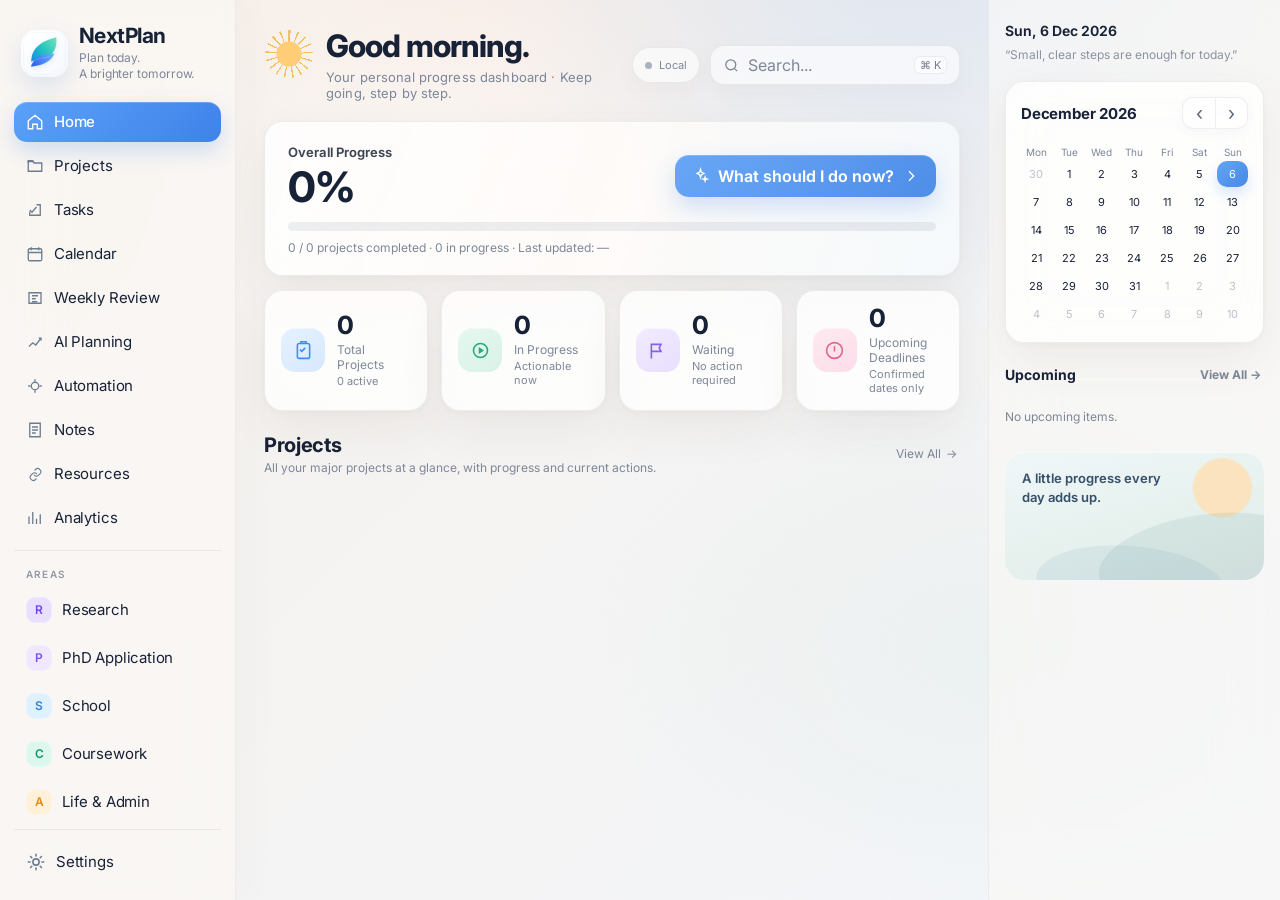
==== commit 37f2dfe3: "Remove dead profile handler from canonical UI" ====
--- a/index.html
+++ b/index.html
@@ -422,7 +422,7 @@
 async function sync(){if(busy)return;const c=getCfg();if(!c.token){$('syncPill').className='sync-pill';$('syncText').textContent='Local';return}busy=true;$('syncPill').className='sync-pill syncing';$('syncText').textContent='Syncing';try{const r=await fetch(apiPath(c),{headers:{Accept:'application/vnd.github+json',Authorization:'Bearer '+c.token,'X-GitHub-Api-Version':'2022-11-28'}});if(!r.ok)throw new Error('GitHub '+r.status);const j=await r.json(),x=JSON.parse(decode64(j.content));if(!Array.isArray(x.projects))throw new Error('Invalid state file');state=x;saveCache();renderAll();$('syncPill').className='sync-pill synced';$('syncText').textContent='Synced'}catch(e){console.warn('NextPlan sync failed:',e);$('syncPill').className='sync-pill error';$('syncText').textContent='Offline'}finally{busy=false}}
 function openSearch(){const dlg=$('searchDialog');dlg.showModal();setTimeout(()=>$('searchInput').focus(),20);renderSearch('')}function renderSearch(q){const raw=String(q||'').trim();if(raw.startsWith('>')){const needle=raw.toLowerCase();const cmds=paletteCommands.filter(c=>c[0].startsWith(needle)||c[1].toLowerCase().includes(needle.slice(1)));$('searchResults').innerHTML=cmds.length?`<div class="search-help">Commands</div>`+cmds.map(c=>`<div class="search-result" data-palette-view="${c[2]}"><span class="search-kind search-command">${esc(c[0])}</span><div><b>${esc(c[1])}</b><p>Open ${esc(c[1])}</p></div></div>`).join(''):`<div class="empty-state"><b>No command</b>Try &gt;review, &gt;calendar or &gt;analytics.</div>`;return}const {terms,filters}=parseSearchQuery(raw),rows=searchIndex().filter(r=>{const hay=[r.kind,r.title,r.sub,r.status||'',r.area||'',r.project||''].join(' ').toLowerCase();if(terms.some(t=>!hay.includes(t)))return false;if(filters.kind&&!r.kind.toLowerCase().includes(filters.kind))return false;if(filters.type&&!r.kind.toLowerCase().includes(filters.type))return false;if(filters.status&&String(r.status||'').toLowerCase()!==filters.status)return false;if(filters.area&&!String(r.area||'').toLowerCase().includes(filters.area))return false;if(filters.project&&!String(r.project||'').toLowerCase().includes(filters.project))return false;return true});$('searchResults').innerHTML=(raw?'<div class="search-help">Search projects, tasks, notes, resources, calendar and history · filters: kind:, status:, area:, project:</div>':'<div class="search-help">Type to search everything, or use &gt;review / &gt;calendar / &gt;analytics.</div>')+(rows.length?rows.slice(0,40).map(r=>`<div class="search-result" data-palette-view="${r.view}"><span class="search-kind">${esc(r.kind)}</span><div><b>${esc(r.title)}</b><p>${esc(r.sub)}</p></div></div>`).join(''):`<div class="empty-state"><b>No results</b>Try another keyword or remove a filter.</div>`)}
 function toggleTheme(){const dark=document.documentElement.dataset.theme==='dark';document.documentElement.dataset.theme=dark?'light':'dark';localStorage.setItem(THEME,dark?'light':'dark');renderAll()}function openSidebar(){$('sidebar').classList.add('open');$('scrim').classList.add('show')}function closeSidebar(){$('sidebar').classList.remove('open');$('scrim').classList.remove('show')}
-document.querySelectorAll('.nav-btn[data-view]').forEach(b=>b.addEventListener('click',()=>showView(b.dataset.view)));document.querySelectorAll('[data-go]').forEach(b=>b.addEventListener('click',()=>showView(b.dataset.go)));document.addEventListener('click',e=>{const target=e.target.closest('[data-go]');if(target&&target.closest('#homeProjects'))showView(target.dataset.go)});document.querySelectorAll('.area-filter').forEach(b=>b.addEventListener('click',()=>{$('projectAreaFilter').value=b.dataset.area;showView('projects');renderProjects()}));$('projectAreaFilter').onchange=renderProjects;$('projectStatusFilter').onchange=renderProjects;$('nextActionBtn').onclick=()=>pickNext(false);$('pickAlternative').onclick=()=>pickNext(true);$('closeNext').onclick=()=>$('nextDialog').close();$('settingsNav').onclick=openSettings;$('profileBtn').onclick=openSettings;$('cancelSettings').onclick=()=>$('settingsDialog').close();$('themeBtn').onclick=toggleTheme;$('clearTokenBtn').onclick=()=>{const c=getCfg();delete c.token;saveCfg(c);$('tokenInput').value=''};
+document.querySelectorAll('.nav-btn[data-view]').forEach(b=>b.addEventListener('click',()=>showView(b.dataset.view)));document.querySelectorAll('[data-go]').forEach(b=>b.addEventListener('click',()=>showView(b.dataset.go)));document.addEventListener('click',e=>{const target=e.target.closest('[data-go]');if(target&&target.closest('#homeProjects'))showView(target.dataset.go)});document.querySelectorAll('.area-filter').forEach(b=>b.addEventListener('click',()=>{$('projectAreaFilter').value=b.dataset.area;showView('projects');renderProjects()}));$('projectAreaFilter').onchange=renderProjects;$('projectStatusFilter').onchange=renderProjects;$('nextActionBtn').onclick=()=>pickNext(false);$('pickAlternative').onclick=()=>pickNext(true);$('closeNext').onclick=()=>$('nextDialog').close();$('settingsNav').onclick=openSettings;$('cancelSettings').onclick=()=>$('settingsDialog').close();$('themeBtn').onclick=toggleTheme;$('clearTokenBtn').onclick=()=>{const c=getCfg();delete c.token;saveCfg(c);$('tokenInput').value=''};
 $('settingsForm').onsubmit=e=>{if(e.submitter?.value!=='save')return;e.preventDefault();const c={repo:$('repoInput').value.trim(),branch:$('branchInput').value.trim()||'main',path:$('pathInput').value.trim(),token:$('tokenInput').value.trim()};if(!c.repo||!c.path||!c.token)return;saveCfg(c);$('settingsDialog').close();sync()};$('searchBtn').onclick=openSearch;document.querySelectorAll('.mobile-search').forEach(b=>b.onclick=openSearch);$('closeSearch').onclick=()=>$('searchDialog').close();$('searchInput').oninput=e=>renderSearch(e.target.value);$('searchResults').onclick=e=>{const row=e.target.closest('[data-palette-view]');if(!row)return;$('searchDialog').close();showView(row.dataset.paletteView)};document.addEventListener('keydown',e=>{if((e.metaKey||e.ctrlKey)&&e.key.toLowerCase()==='k'){e.preventDefault();openSearch()}if(e.key==='Escape'&&$('searchDialog').open)$('searchDialog').close()});$('calPrev').onclick=()=>{calendarCursor=new Date(calendarCursor.getFullYear(),calendarCursor.getMonth()-1,1);renderCalendar(calendarCursor,'calGrid','calTitle',false)};$('calNext').onclick=()=>{calendarCursor=new Date(calendarCursor.getFullYear(),calendarCursor.getMonth()+1,1);renderCalendar(calendarCursor,'calGrid','calTitle',false)};$('miniPrev').onclick=()=>{miniCursor=new Date(miniCursor.getFullYear(),miniCursor.getMonth()-1,1);renderCalendar(miniCursor,'miniDays','miniMonth',true)};$('miniNext').onclick=()=>{miniCursor=new Date(miniCursor.getFullYear(),miniCursor.getMonth()+1,1);renderCalendar(miniCursor,'miniDays','miniMonth',true)};$('menuBtn').onclick=openSidebar;$('scrim').onclick=closeSidebar;
 const th=localStorage.getItem(THEME)||'light';document.documentElement.dataset.theme=th;renderAll();if(getCfg().token){sync();syncTimer=setInterval(sync,60000)}if('serviceWorker' in navigator){window.addEventListener('load',()=>navigator.serviceWorker.register('./sw.js?v=phase-d-v1',{updateViaCache:'none'}).catch(()=>{}))}
 })();
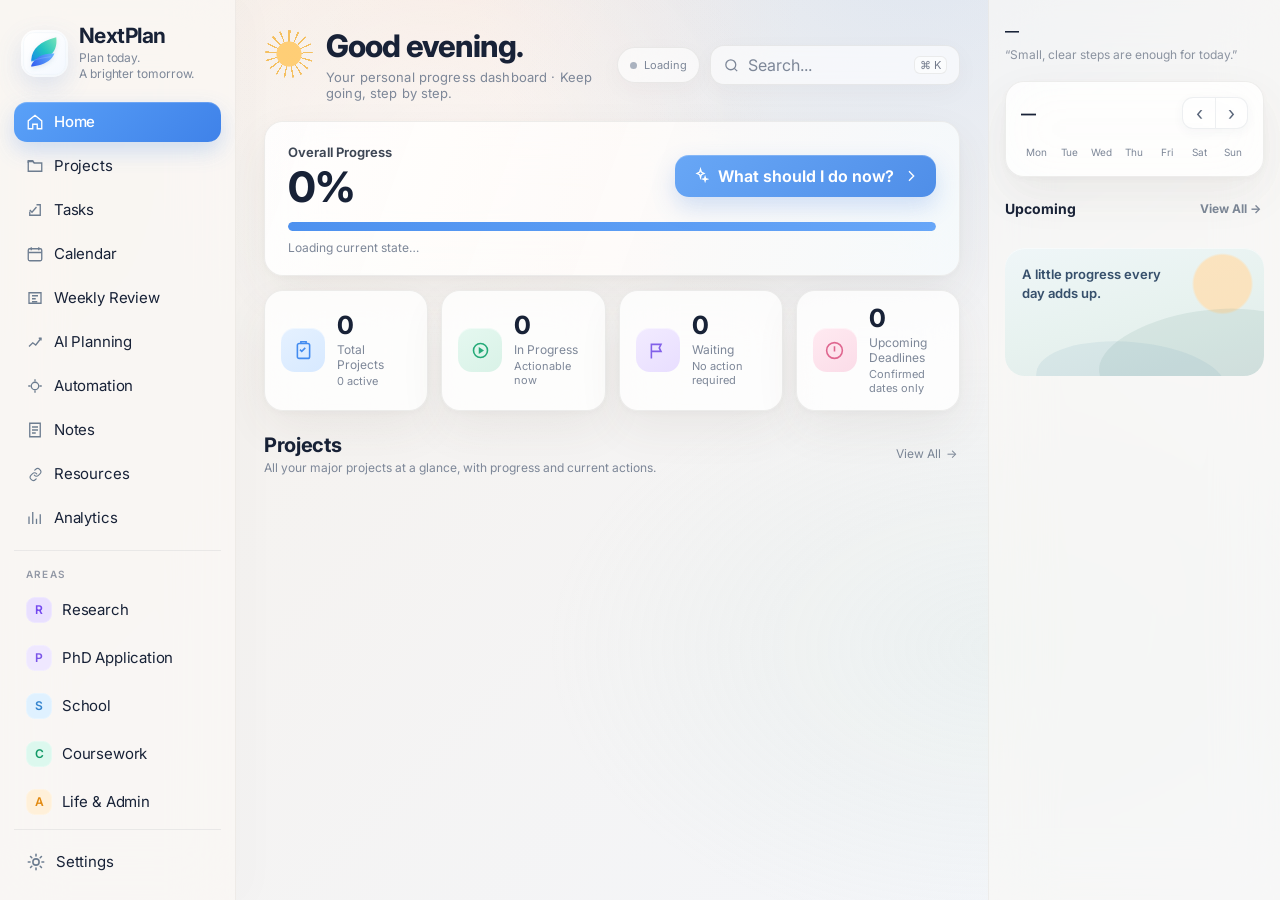
==== commit aaeefffb: "Read canonical NextPlan state without token and refresh with cache bypass" ====
--- a/index.html
+++ b/index.html
@@ -35,7 +35,7 @@
 .nav-group{display:grid;gap:4px}.nav-label{font-size:11px;text-transform:uppercase;letter-spacing:.09em;color:var(--muted);font-weight:600;padding:17px 11px 7px}.nav-btn{display:flex;align-items:center;gap:10px;border:0;background:transparent;color:var(--text);padding:9px 11px;border-radius:10px;font-size:16px;font-weight:400;line-height:1.25;letter-spacing:-.022em;text-align:left}.nav-btn svg{width:20px;height:20px;color:#667085;stroke-width:1.7}.nav-btn.active{background:linear-gradient(135deg,#3478f6,#4f85fa);color:#fff;box-shadow:0 7px 15px rgba(52,120,246,.18)}.nav-btn.active svg{color:#fff}.nav-btn:hover:not(.active){background:var(--chip)}
 .area-dot{width:24px;height:24px;border-radius:8px;display:grid;place-items:center;font-size:12px;font-weight:700}.a-research{background:#e9e0ff;color:#7448ef}.a-phd{background:#efe8ff;color:#7b55e8}.a-school{background:#dff1ff;color:#3484ce}.a-career{background:#dcf8ee;color:#119966}.a-admin{background:#fff0d9;color:#e28a12}.a-life{background:#ffe2ee;color:#e84986}
 .sidebar-footer{margin-top:auto}.settings-btn{width:100%;display:flex;gap:10px;align-items:center;border:0;background:transparent;color:var(--muted);padding:10px 11px;border-radius:10px;font-size:16px;font-weight:400;line-height:1.25;letter-spacing:-.022em}.settings-btn svg{width:20px;height:20px;stroke-width:1.7;color:#667085}.settings-btn:hover{background:var(--chip)}
-.main{min-width:0;padding:28px 28px 46px}.topbar{display:flex;gap:20px;align-items:flex-start;justify-content:space-between;margin-bottom:18px}.hello h2{font-size:30px;letter-spacing:-.8px;margin:0;font-weight:760}.hello p{margin:4px 0 0;color:var(--muted);font-size:14px}.top-actions{display:flex;align-items:center;gap:9px}.sync-pill{height:34px;border:1px solid var(--border);background:var(--glass);backdrop-filter:blur(18px);border-radius:999px;padding:0 10px;display:flex;align-items:center;gap:7px;color:var(--muted);font-size:11px;white-space:nowrap}.sync-pill .sync-dot{width:7px;height:7px;border-radius:50%;background:#aab2bf}.sync-pill.synced .sync-dot{background:var(--green)}.sync-pill.syncing .sync-dot{background:var(--orange)}.sync-pill.error .sync-dot{background:var(--red)}.search-btn{height:38px;width:min(245px,30vw);border:1px solid var(--border);background:var(--glass);backdrop-filter:blur(18px);color:var(--muted);border-radius:13px;padding:0 12px;display:flex;align-items:center;gap:8px;box-shadow:0 2px 10px rgba(0,0,0,.025)}.search-btn span:first-of-type{overflow:hidden;white-space:nowrap;text-overflow:ellipsis}.kbd{margin-left:auto;font-size:11px;border:1px solid var(--border);background:var(--panel);border-radius:6px;padding:1px 5px;color:var(--muted)}
+.main{min-width:0;padding:28px 28px 46px}.topbar{display:flex;gap:20px;align-items:flex-start;justify-content:space-between;margin-bottom:18px}.hello h2{font-size:30px;letter-spacing:-.8px;margin:0;font-weight:760}.hello p{margin:4px 0 0;color:var(--muted);font-size:14px}.top-actions{display:flex;align-items:center;gap:9px}.sync-pill{cursor:pointer;height:34px;border:1px solid var(--border);background:var(--glass);backdrop-filter:blur(18px);border-radius:999px;padding:0 10px;display:flex;align-items:center;gap:7px;color:var(--muted);font-size:11px;white-space:nowrap}.sync-pill .sync-dot{width:7px;height:7px;border-radius:50%;background:#aab2bf}.sync-pill.synced .sync-dot{background:var(--green)}.sync-pill.syncing .sync-dot{background:var(--orange)}.sync-pill.error .sync-dot{background:var(--red)}.search-btn{height:38px;width:min(245px,30vw);border:1px solid var(--border);background:var(--glass);backdrop-filter:blur(18px);color:var(--muted);border-radius:13px;padding:0 12px;display:flex;align-items:center;gap:8px;box-shadow:0 2px 10px rgba(0,0,0,.025)}.search-btn span:first-of-type{overflow:hidden;white-space:nowrap;text-overflow:ellipsis}.kbd{margin-left:auto;font-size:11px;border:1px solid var(--border);background:var(--panel);border-radius:6px;padding:1px 5px;color:var(--muted)}
 .card{background:var(--glass);backdrop-filter:blur(22px);border:1px solid var(--border);border-radius:18px;box-shadow:var(--shadow)}.hero{padding:21px 22px}.hero-row{display:flex;justify-content:space-between;gap:18px;align-items:center}.eyebrow{font-size:13px;font-weight:650}.hero-pct{font-size:41px;font-weight:760;letter-spacing:-1.2px;line-height:1;margin-top:6px}.primary{border:0;color:white;background:linear-gradient(135deg,#3478f6,#4d86fa);border-radius:13px;padding:11px 16px;font-weight:650;box-shadow:0 8px 18px rgba(52,120,246,.22);display:flex;align-items:center;gap:9px}.primary:hover{filter:brightness(.99)}
 .progress-track{height:10px;border-radius:999px;background:#e9edf3;overflow:hidden;margin-top:14px}.progress-fill{height:100%;border-radius:999px;background:linear-gradient(90deg,#3478f6,#5a8df7);transition:width .28s ease}html[data-theme="dark"] .progress-track{background:#2b3038}.hero-meta{font-size:12px;color:var(--muted);margin-top:9px}
 .stats{display:grid;grid-template-columns:repeat(4,1fr);gap:12px;margin:14px 0 22px}.stat{padding:15px;display:flex;gap:12px;align-items:center}.stat-icon{width:43px;height:43px;border-radius:13px;display:grid;place-items:center;flex:none}.stat-icon svg{width:21px;height:21px}.si-blue{background:#e2efff;color:#3478f6}.si-green{background:#def8ef;color:#1aa26b}.si-purple{background:#eee4ff;color:#7b48ef}.si-pink{background:#ffe3ef;color:#ee4a87}.stat-num{font-size:24px;font-weight:750;line-height:1}.stat-title{font-size:12px;color:var(--muted);margin-top:4px}.stat-sub{font-size:11px;color:var(--muted);margin-top:2px}
@@ -335,7 +335,7 @@
 </aside>
 <main class="main">
   <div class="mobile-top"><button class="icon-button" id="menuBtn" aria-label="Menu"><svg viewBox="0 0 24 24" fill="none" stroke="currentColor" stroke-width="1.8" width="19" height="19"><path d="M4 7h16M4 12h16M4 17h16"/></svg></button><div class="mobile-brand">NextPlan</div><button class="icon-button mobile-search" aria-label="Search"><svg viewBox="0 0 24 24" fill="none" stroke="currentColor" stroke-width="1.8" width="18" height="18"><circle cx="11" cy="11" r="7"/><path d="m20 20-4-4"/></svg></button></div>
-  <header class="topbar"><div class="hello"><h2 id="greeting">Good evening.</h2><p>Your personal progress dashboard · Keep going, step by step.</p></div><div class="top-actions"><div class="sync-pill" id="syncPill"><span class="sync-dot"></span><span id="syncText">Local</span></div><button class="search-btn" id="searchBtn"><svg viewBox="0 0 24 24" fill="none" stroke="currentColor" stroke-width="1.8" width="17" height="17"><circle cx="11" cy="11" r="7"/><path d="m20 20-4-4"/></svg><span>Search...</span><span class="kbd">⌘ K</span></button></div></header>
+  <header class="topbar"><div class="hello"><h2 id="greeting">Good evening.</h2><p>Your personal progress dashboard · Keep going, step by step.</p></div><div class="top-actions"><button class="sync-pill" id="syncPill" type="button" title="Refresh canonical NextPlan state"><span class="sync-dot"></span><span id="syncText">Loading</span></button><button class="search-btn" id="searchBtn"><svg viewBox="0 0 24 24" fill="none" stroke="currentColor" stroke-width="1.8" width="17" height="17"><circle cx="11" cy="11" r="7"/><path d="m20 20-4-4"/></svg><span>Search...</span><span class="kbd">⌘ K</span></button></div></header>
   <section class="view active" id="view-home">
     <div class="card hero"><div class="hero-row"><div><div class="eyebrow">Overall Progress</div><div class="hero-pct" id="overallPct">0%</div></div><button class="primary" id="nextActionBtn"><svg viewBox="0 0 24 24" fill="none" stroke="currentColor" stroke-width="1.8" width="17" height="17"><path d="m12 3 1.2 4.1L17 9l-3.8 1.8L12 15l-1.2-4.2L7 9l3.8-1.9z"/><path d="m18.5 14 .7 2.3 2.3.7-2.3.7-.7 2.3-.7-2.3-2.3-.7 2.3-.7z"/></svg>What should I do now?<svg viewBox="0 0 24 24" fill="none" stroke="currentColor" stroke-width="2" width="16" height="16"><path d="m9 5 7 7-7 7"/></svg></button></div><div class="progress-track"><div class="progress-fill" id="overallBar"></div></div><div class="hero-meta" id="overallMeta">Loading current state…</div></div>
     <div class="stats"><div class="card stat"><div class="stat-icon si-blue"><svg viewBox="0 0 24 24" fill="none" stroke="currentColor" stroke-width="1.8"><rect x="5" y="4" width="14" height="17" rx="2"/><path d="M9 4V2h6v2m-7 7 2 2 4-4"/></svg></div><div><div class="stat-num" id="statTotal">0</div><div class="stat-title">Total Projects</div><div class="stat-sub" id="statActive">0 active</div></div></div><div class="card stat"><div class="stat-icon si-green"><svg viewBox="0 0 24 24" fill="none" stroke="currentColor" stroke-width="1.8" stroke-linecap="round" stroke-linejoin="round"><circle cx="12" cy="12" r="8"/><path d="m10 8 6 4-6 4z" fill="currentColor" stroke="none"/></svg></div><div><div class="stat-num" id="statProgress">0</div><div class="stat-title">In Progress</div><div class="stat-sub">Actionable now</div></div></div><div class="card stat"><div class="stat-icon si-purple"><svg viewBox="0 0 24 24" fill="none" stroke="currentColor" stroke-width="1.8"><path d="M5 21V4m0 1h11l-2 4 2 4H5"/></svg></div><div><div class="stat-num" id="statWaiting">0</div><div class="stat-title">Waiting</div><div class="stat-sub">No action required</div></div></div><div class="card stat"><div class="stat-icon si-pink"><svg viewBox="0 0 24 24" fill="none" stroke="currentColor" stroke-width="1.8"><circle cx="12" cy="12" r="9"/><path d="M12 7v6m0 4h.01"/></svg></div><div><div class="stat-num" id="statDeadlines">0</div><div class="stat-title">Upcoming Deadlines</div><div class="stat-sub">Confirmed dates only</div></div></div></div>
@@ -353,7 +353,7 @@
 </main>
 <aside class="rightbar"><div class="today-date" id="sideDate">—</div><div class="reflection">“Small, clear steps are enough for today.”</div><div class="side-card"><div class="mini-cal-head"><div class="side-title" id="miniMonth">—</div><div class="row"><button class="round-btn" id="miniPrev">‹</button><button class="round-btn" id="miniNext">›</button></div></div><div class="mini-week"><div>Mon</div><div>Tue</div><div>Wed</div><div>Thu</div><div>Fri</div><div>Sat</div><div>Sun</div></div><div class="mini-days" id="miniDays"></div></div><div class="side-upcoming"><div class="side-title">Upcoming <button class="link-btn" data-go="calendar">View All →</button></div><div class="side-upcoming-list" id="sideUpcoming"></div></div><div class="soft-quote"><p id="softMessage">A little progress every day adds up.</p></div></aside>
 </div>
-<dialog class="modal" id="settingsDialog"><form method="dialog" id="settingsForm"><div class="modal-inner"><div class="modal-title">NextPlan Settings</div><div class="modal-sub">Your read token stays on this device. UI updates will not remove it.</div><div class="field"><label>Repository</label><input id="repoInput" value="changxinjiresearch/LifeOS"></div><div class="field"><label>Branch</label><input id="branchInput" value="main"></div><div class="field"><label>State file</label><input id="pathInput" value="state.json"></div><div class="field"><label>Fine-grained PAT</label><input id="tokenInput" type="password" autocomplete="off" placeholder="github_pat_..."></div><div class="modal-actions"><button class="secondary danger" type="button" id="clearTokenBtn">Clear Token</button><span style="flex:1"></span><button class="secondary" type="button" id="themeBtn">Toggle Appearance</button><button class="secondary" type="button" id="cancelSettings">Cancel</button><button class="primary" value="save">Save & Sync</button></div></div></form></dialog>
+<dialog class="modal" id="settingsDialog"><form method="dialog" id="settingsForm"><div class="modal-inner"><div class="modal-title">NextPlan Settings</div><div class="modal-sub">This dashboard reads the public canonical GitHub state automatically. No token is needed.</div><div class="field"><label>Repository</label><input id="repoInput" value="changxinjiresearch/LifeOS" readonly></div><div class="field"><label>Branch</label><input id="branchInput" value="main" readonly></div><div class="field"><label>State file</label><input id="pathInput" value="state.json" readonly></div><div class="field"><label>Legacy token (not used for read-only sync)</label><input id="tokenInput" type="password" autocomplete="off" readonly placeholder="Not required"></div><div class="modal-actions"><button class="secondary danger" type="button" id="clearTokenBtn">Clear Token</button><span style="flex:1"></span><button class="secondary" type="button" id="themeBtn">Toggle Appearance</button><button class="secondary" type="button" id="cancelSettings">Cancel</button><button class="primary" value="save">Save & Sync</button></div></div></form></dialog>
 <dialog class="modal search-modal" id="searchDialog"><div class="search-input-wrap"><svg viewBox="0 0 24 24" fill="none" stroke="currentColor" stroke-width="1.8" width="20" height="20"><circle cx="11" cy="11" r="7"/><path d="m20 20-4-4"/></svg><input id="searchInput" placeholder="Search everything or type > command…" autocomplete="off"><button class="secondary" id="closeSearch">Esc</button></div><div class="search-results" id="searchResults"></div></dialog>
 <dialog class="modal" id="nextDialog"><div class="modal-inner"><div class="modal-title">Do this now</div><div class="modal-sub">NextPlan recommends one current action based on priority, timing, preparation windows, and executability.</div><div id="nextDialogBody"></div><div class="modal-actions"><button class="secondary" id="pickAlternative">Pick something else</button><span style="flex:1"></span><button class="primary" id="closeNext">Got it</button></div></div></dialog>
 <script>
@@ -364,7 +364,7 @@
 const $=id=>document.getElementById(id);
 const icons={research:`<svg viewBox="0 0 24 24" fill="none" stroke="currentColor" stroke-width="1.8"><path d="M7 3h10v18H7z"/><path d="M9 7h6M9 11h6M9 15h4"/></svg>`,phd:`<svg viewBox="0 0 24 24" fill="none" stroke="currentColor" stroke-width="1.8"><path d="m3 10 9-5 9 5-9 5z"/><path d="M7 13v4c3 2 7 2 10 0v-4"/></svg>`,school:`<svg viewBox="0 0 24 24" fill="none" stroke="currentColor" stroke-width="1.8"><path d="M4 20h16M6 20V9h12v11M9 20v-5h6v5M3 9l9-6 9 6"/></svg>`,admin:`<svg viewBox="0 0 24 24" fill="none" stroke="currentColor" stroke-width="1.8"><path d="M4 21V8l8-5 8 5v13z"/><path d="M9 21v-6h6v6"/></svg>`};
 function loadCache(){try{const x=JSON.parse(localStorage.getItem(CACHE));if(x&&Array.isArray(x.projects))return x}catch(e){}return structuredClone(EMPTY)}function saveCache(){localStorage.setItem(CACHE,JSON.stringify(state))}function getCfg(){try{return JSON.parse(localStorage.getItem(CFG))||{}}catch(e){return {}}}function saveCfg(c){localStorage.setItem(CFG,JSON.stringify(c))}function esc(s){return String(s??'').replace(/[&<>"']/g,m=>({'&':'&amp;','<':'&lt;','>':'&gt;','"':'&quot;',"'":'&#39;'}[m]))}
-function statusLabel(s){return ({active:'In Progress',waiting:'Waiting',planned:'Planned',completed:'Completed',done:'Completed',blocked:'Blocked'})[s]||s}function priorityLabel(n){return n===3?'High Priority':n===2?'Medium Priority':'Low Priority'}function categoryLabel(c){return ({'科研':'Research','PhD':'PhD','学校':'School','课程':'Coursework','行政':'Life & Admin','其他':'Other'})[c]||c}function projectPct(p){const ms=p.milestones||[];if(!ms.length)return p.status==='done'?100:0;return Math.round(ms.filter(m=>m.status==='completed').length/ms.length*100)}function overallPct(){const ps=(state.projects||[]).filter(p=>p.status!=='planned');if(!ps.length)return 0;const w=ps.reduce((s,p)=>s+(p.priority||1),0);return Math.round(ps.reduce((s,p)=>s+projectPct(p)*(p.priority||1),0)/w)}
+function statusLabel(s){return ({active:'In Progress',waiting:'Waiting',planned:'Planned',completed:'Completed',done:'Completed',blocked:'Blocked'})[s]||s}function priorityLabel(n){return n===3?'High Priority':n===2?'Medium Priority':'Low Priority'}function categoryLabel(c){return ({'科研':'Research','PhD':'PhD','学校':'School','课程':'Coursework','行政':'Life & Admin','其他':'Other'})[c]||c}function projectPct(p){if(p.status==='completed'||p.status==='done')return 100;const ms=p.milestones||[];if(!ms.length)return 0;return Math.round(ms.filter(m=>m.status==='completed'||m.status==='done').length/ms.length*100)}function overallPct(){const ps=(state.projects||[]).filter(p=>p.status!=='planned');if(!ps.length)return 0;const w=ps.reduce((s,p)=>s+(p.priority||1),0);return Math.round(ps.reduce((s,p)=>s+projectPct(p)*(p.priority||1),0)/w)}
 function colorForCategory(c){return c==='科研'?['#e5efff','#3478f6']:c==='PhD'?['#f1e8ff','#7b48ef']:c==='学校'?['#e6f5ff','#3484ce']:c==='课程'?['#e6f8ef','#1aa26b']:['#fff0dc','#e28a12']}function iconForCategory(c){return c==='科研'?icons.research:c==='PhD'?icons.phd:c==='学校'?icons.school:c==='课程'?icons.school:icons.admin}function statusClass(s){return 'sd-'+(s==='completed'?'completed':s)}
 function currentActionInfo(p){const ms=p.milestones||[],active=ms.filter(m=>m.status==='active'),planned=ms.filter(m=>m.status==='planned');if(p.status==='waiting')return{label:'Waiting',text:p.next_action||'Waiting for external input'};if(p.status==='blocked')return{label:'Blocked',text:p.next_action||'Waiting for the blocker to be resolved'};if(p.status==='completed'||p.status==='done')return{label:'Completed',text:'Project completed'};if(p.status==='planned')return{label:'Planned',text:p.next_action||planned[0]?.name||'Waiting to start'};if(active.length)return{label:'Current Action',text:active.map(m=>m.name).join(' · ')};return{label:'Current Action',text:p.next_action||planned[0]?.name||'No current action set'}}
 function parseLocalDate(raw){if(!raw)return null;const m=String(raw).match(/^(\d{4})-(\d{2})-(\d{2})$/);if(m)return new Date(Number(m[1]),Number(m[2])-1,Number(m[3]));const d=new Date(raw);return Number.isNaN(d.getTime())?null:d}
@@ -418,13 +418,55 @@
 function renderAll(){renderGreeting();renderHome();renderProjects();renderTasks();renderCalendar(calendarCursor,'calGrid','calTitle',false);renderWeeklyReview();renderPlanner();renderAutomation();renderNotes();renderResources();renderAnalytics();renderMiniSidebar()}
 function showView(name){currentView=name;document.querySelectorAll('.view').forEach(v=>v.classList.toggle('active',v.id==='view-'+name));document.querySelectorAll('.nav-btn[data-view]').forEach(b=>b.classList.toggle('active',b.dataset.view===name));if(innerWidth<=820)closeSidebar();window.scrollTo({top:0,behavior:'smooth'})}
 function pickNext(alternative=false){const exclude=alternative?lastPickKey:null,t=chooseDecision(exclude),dlg=$('nextDialog'),body=$('nextDialogBody'),alt=$('pickAlternative');if(!t){body.innerHTML=`<div class="empty-state"><b>No active work needs to move right now</b>Waiting and blocked projects are intentionally excluded.</div>`;lastPickKey=null;alt.style.display='none'}else{lastPickKey=t.key;const p=t.project,pc=projectPct(p),deadline=t.deadlineDays==null?'':(t.deadlineDays<=0?' · Due now':` · ${t.deadlineDays}d remaining`);body.innerHTML=`<div class="card" style="padding:16px;box-shadow:none"><div class="pc-top"><div class="pc-icon" style="background:${colorForCategory(p.category)[0]};color:${colorForCategory(p.category)[1]}">${iconForCategory(p.category)}</div><div class="pc-text"><div class="pc-title" style="font-size:16px">${esc(t.name)}</div><div class="pc-sub">${esc(p.name)} · ${priorityLabel(p.priority)}${deadline}</div></div></div><div class="next" style="margin-top:13px"><b>Why this?:</b> ${esc(t.why)}</div><div class="next" style="margin-top:9px"><b>Current action:</b> ${esc(p.next_action||t.name)}</div></div>`;alt.style.display=t.poolCount>1?'inline-flex':'none'}if(!dlg.open)dlg.showModal()}
-function openSettings(){const c=getCfg();$('repoInput').value=c.repo||'changxinjiresearch/LifeOS';$('branchInput').value=c.branch||'main';$('pathInput').value=c.path||'state.json';$('tokenInput').value=c.token||'';$('settingsDialog').showModal()}function apiPath(c){return `https://api.github.com/repos/${c.repo}/contents/${c.path.split('/').map(encodeURIComponent).join('/')}?ref=${encodeURIComponent(c.branch||'main')}`}function decode64(s){const bin=atob(s.replace(/\n/g,'')),bytes=Uint8Array.from(bin,c=>c.charCodeAt(0));return new TextDecoder().decode(bytes)}
-async function sync(){if(busy)return;const c=getCfg();if(!c.token){$('syncPill').className='sync-pill';$('syncText').textContent='Local';return}busy=true;$('syncPill').className='sync-pill syncing';$('syncText').textContent='Syncing';try{const r=await fetch(apiPath(c),{headers:{Accept:'application/vnd.github+json',Authorization:'Bearer '+c.token,'X-GitHub-Api-Version':'2022-11-28'}});if(!r.ok)throw new Error('GitHub '+r.status);const j=await r.json(),x=JSON.parse(decode64(j.content));if(!Array.isArray(x.projects))throw new Error('Invalid state file');state=x;saveCache();renderAll();$('syncPill').className='sync-pill synced';$('syncText').textContent='Synced'}catch(e){console.warn('NextPlan sync failed:',e);$('syncPill').className='sync-pill error';$('syncText').textContent='Offline'}finally{busy=false}}
+function openSettings(){const c=getCfg();$('repoInput').value='changxinjiresearch/LifeOS';$('branchInput').value='main';$('pathInput').value='state.json';$('tokenInput').value=c.token||'';$('settingsDialog').showModal()}function apiPath(c){return `https://api.github.com/repos/${c.repo}/contents/${c.path.split('/').map(encodeURIComponent).join('/')}?ref=${encodeURIComponent(c.branch||'main')}`}function decode64(s){const bin=atob(s.replace(/\n/g,'')),bytes=Uint8Array.from(bin,c=>c.charCodeAt(0));return new TextDecoder().decode(bytes)}
+const CANONICAL_STATE_RAW_URL='https://raw.githubusercontent.com/changxinjiresearch/LifeOS/main/state.json';
+const CANONICAL_STATE_API_URL='https://api.github.com/repos/changxinjiresearch/LifeOS/contents/state.json?ref=main';
+async function fetchCanonicalState(){
+  // Read the same public canonical file for every device; bypass service-worker and HTTP caches.
+  const cacheBuster=Date.now();
+  let rawError='';
+  try{
+    const r=await fetch(CANONICAL_STATE_RAW_URL+'?np='+cacheBuster,{cache:'no-store'});
+    if(!r.ok)throw new Error('GitHub raw '+r.status);
+    const data=await r.json();
+    if(!Array.isArray(data.projects))throw new Error('Invalid canonical state file');
+    return data;
+  }catch(e){rawError=String(e?.message||e);}
+  const r=await fetch(CANONICAL_STATE_API_URL+'&np='+cacheBuster,{
+    cache:'no-store',
+    headers:{Accept:'application/vnd.github+json','X-GitHub-Api-Version':'2022-11-28'}
+  });
+  if(!r.ok)throw new Error('Canonical GitHub state unavailable ('+rawError+'; API '+r.status+')');
+  const payload=await r.json();
+  const data=JSON.parse(decode64(payload.content));
+  if(!Array.isArray(data.projects))throw new Error('Invalid canonical state file');
+  return data;
+}
+async function sync(){
+  if(busy)return;
+  busy=true;
+  $('syncPill').className='sync-pill syncing';
+  $('syncText').textContent='Syncing';
+  try{
+    const latest=await fetchCanonicalState();
+    state=latest;
+    saveCache();
+    renderAll();
+    $('syncPill').className='sync-pill synced';
+    $('syncText').textContent='Synced';
+    $('syncPill').title='Canonical GitHub state · Updated '+(latest.system?.last_updated||'unknown')+' · Click to refresh';
+  }catch(e){
+    console.warn('NextPlan canonical sync failed:',e);
+    $('syncPill').className='sync-pill error';
+    $('syncText').textContent='Offline';
+    $('syncPill').title='Cannot reach canonical GitHub state · Click to retry';
+  }finally{busy=false}
+}
 function openSearch(){const dlg=$('searchDialog');dlg.showModal();setTimeout(()=>$('searchInput').focus(),20);renderSearch('')}function renderSearch(q){const raw=String(q||'').trim();if(raw.startsWith('>')){const needle=raw.toLowerCase();const cmds=paletteCommands.filter(c=>c[0].startsWith(needle)||c[1].toLowerCase().includes(needle.slice(1)));$('searchResults').innerHTML=cmds.length?`<div class="search-help">Commands</div>`+cmds.map(c=>`<div class="search-result" data-palette-view="${c[2]}"><span class="search-kind search-command">${esc(c[0])}</span><div><b>${esc(c[1])}</b><p>Open ${esc(c[1])}</p></div></div>`).join(''):`<div class="empty-state"><b>No command</b>Try &gt;review, &gt;calendar or &gt;analytics.</div>`;return}const {terms,filters}=parseSearchQuery(raw),rows=searchIndex().filter(r=>{const hay=[r.kind,r.title,r.sub,r.status||'',r.area||'',r.project||''].join(' ').toLowerCase();if(terms.some(t=>!hay.includes(t)))return false;if(filters.kind&&!r.kind.toLowerCase().includes(filters.kind))return false;if(filters.type&&!r.kind.toLowerCase().includes(filters.type))return false;if(filters.status&&String(r.status||'').toLowerCase()!==filters.status)return false;if(filters.area&&!String(r.area||'').toLowerCase().includes(filters.area))return false;if(filters.project&&!String(r.project||'').toLowerCase().includes(filters.project))return false;return true});$('searchResults').innerHTML=(raw?'<div class="search-help">Search projects, tasks, notes, resources, calendar and history · filters: kind:, status:, area:, project:</div>':'<div class="search-help">Type to search everything, or use &gt;review / &gt;calendar / &gt;analytics.</div>')+(rows.length?rows.slice(0,40).map(r=>`<div class="search-result" data-palette-view="${r.view}"><span class="search-kind">${esc(r.kind)}</span><div><b>${esc(r.title)}</b><p>${esc(r.sub)}</p></div></div>`).join(''):`<div class="empty-state"><b>No results</b>Try another keyword or remove a filter.</div>`)}
 function toggleTheme(){const dark=document.documentElement.dataset.theme==='dark';document.documentElement.dataset.theme=dark?'light':'dark';localStorage.setItem(THEME,dark?'light':'dark');renderAll()}function openSidebar(){$('sidebar').classList.add('open');$('scrim').classList.add('show')}function closeSidebar(){$('sidebar').classList.remove('open');$('scrim').classList.remove('show')}
 document.querySelectorAll('.nav-btn[data-view]').forEach(b=>b.addEventListener('click',()=>showView(b.dataset.view)));document.querySelectorAll('[data-go]').forEach(b=>b.addEventListener('click',()=>showView(b.dataset.go)));document.addEventListener('click',e=>{const target=e.target.closest('[data-go]');if(target&&target.closest('#homeProjects'))showView(target.dataset.go)});document.querySelectorAll('.area-filter').forEach(b=>b.addEventListener('click',()=>{$('projectAreaFilter').value=b.dataset.area;showView('projects');renderProjects()}));$('projectAreaFilter').onchange=renderProjects;$('projectStatusFilter').onchange=renderProjects;$('nextActionBtn').onclick=()=>pickNext(false);$('pickAlternative').onclick=()=>pickNext(true);$('closeNext').onclick=()=>$('nextDialog').close();$('settingsNav').onclick=openSettings;$('cancelSettings').onclick=()=>$('settingsDialog').close();$('themeBtn').onclick=toggleTheme;$('clearTokenBtn').onclick=()=>{const c=getCfg();delete c.token;saveCfg(c);$('tokenInput').value=''};
-$('settingsForm').onsubmit=e=>{if(e.submitter?.value!=='save')return;e.preventDefault();const c={repo:$('repoInput').value.trim(),branch:$('branchInput').value.trim()||'main',path:$('pathInput').value.trim(),token:$('tokenInput').value.trim()};if(!c.repo||!c.path||!c.token)return;saveCfg(c);$('settingsDialog').close();sync()};$('searchBtn').onclick=openSearch;document.querySelectorAll('.mobile-search').forEach(b=>b.onclick=openSearch);$('closeSearch').onclick=()=>$('searchDialog').close();$('searchInput').oninput=e=>renderSearch(e.target.value);$('searchResults').onclick=e=>{const row=e.target.closest('[data-palette-view]');if(!row)return;$('searchDialog').close();showView(row.dataset.paletteView)};document.addEventListener('keydown',e=>{if((e.metaKey||e.ctrlKey)&&e.key.toLowerCase()==='k'){e.preventDefault();openSearch()}if(e.key==='Escape'&&$('searchDialog').open)$('searchDialog').close()});$('calPrev').onclick=()=>{calendarCursor=new Date(calendarCursor.getFullYear(),calendarCursor.getMonth()-1,1);renderCalendar(calendarCursor,'calGrid','calTitle',false)};$('calNext').onclick=()=>{calendarCursor=new Date(calendarCursor.getFullYear(),calendarCursor.getMonth()+1,1);renderCalendar(calendarCursor,'calGrid','calTitle',false)};$('miniPrev').onclick=()=>{miniCursor=new Date(miniCursor.getFullYear(),miniCursor.getMonth()-1,1);renderCalendar(miniCursor,'miniDays','miniMonth',true)};$('miniNext').onclick=()=>{miniCursor=new Date(miniCursor.getFullYear(),miniCursor.getMonth()+1,1);renderCalendar(miniCursor,'miniDays','miniMonth',true)};$('menuBtn').onclick=openSidebar;$('scrim').onclick=closeSidebar;
-const th=localStorage.getItem(THEME)||'light';document.documentElement.dataset.theme=th;renderAll();if(getCfg().token){sync();syncTimer=setInterval(sync,60000)}if('serviceWorker' in navigator){window.addEventListener('load',()=>navigator.serviceWorker.register('./sw.js?v=phase-d-v1',{updateViaCache:'none'}).catch(()=>{}))}
+$('settingsForm').onsubmit=e=>{if(e.submitter?.value!=='save')return;e.preventDefault();const c={repo:$('repoInput').value.trim(),branch:$('branchInput').value.trim()||'main',path:$('pathInput').value.trim(),token:$('tokenInput').value.trim()};$('settingsDialog').close();sync()};$('searchBtn').onclick=openSearch;document.querySelectorAll('.mobile-search').forEach(b=>b.onclick=openSearch);$('closeSearch').onclick=()=>$('searchDialog').close();$('searchInput').oninput=e=>renderSearch(e.target.value);$('searchResults').onclick=e=>{const row=e.target.closest('[data-palette-view]');if(!row)return;$('searchDialog').close();showView(row.dataset.paletteView)};document.addEventListener('keydown',e=>{if((e.metaKey||e.ctrlKey)&&e.key.toLowerCase()==='k'){e.preventDefault();openSearch()}if(e.key==='Escape'&&$('searchDialog').open)$('searchDialog').close()});$('calPrev').onclick=()=>{calendarCursor=new Date(calendarCursor.getFullYear(),calendarCursor.getMonth()-1,1);renderCalendar(calendarCursor,'calGrid','calTitle',false)};$('calNext').onclick=()=>{calendarCursor=new Date(calendarCursor.getFullYear(),calendarCursor.getMonth()+1,1);renderCalendar(calendarCursor,'calGrid','calTitle',false)};$('miniPrev').onclick=()=>{miniCursor=new Date(miniCursor.getFullYear(),miniCursor.getMonth()-1,1);renderCalendar(miniCursor,'miniDays','miniMonth',true)};$('miniNext').onclick=()=>{miniCursor=new Date(miniCursor.getFullYear(),miniCursor.getMonth()+1,1);renderCalendar(miniCursor,'miniDays','miniMonth',true)};$('menuBtn').onclick=openSidebar;$('scrim').onclick=closeSidebar;
+const th=localStorage.getItem(THEME)||'light';document.documentElement.dataset.theme=th;renderAll();$('syncPill').onclick=sync;sync();syncTimer=setInterval(sync,30000)if('serviceWorker' in navigator){window.addEventListener('load',()=>navigator.serviceWorker.register('./sw.js?v=phase-d-v1',{updateViaCache:'none'}).catch(()=>{}))}
 })();
 </script>
 </body>
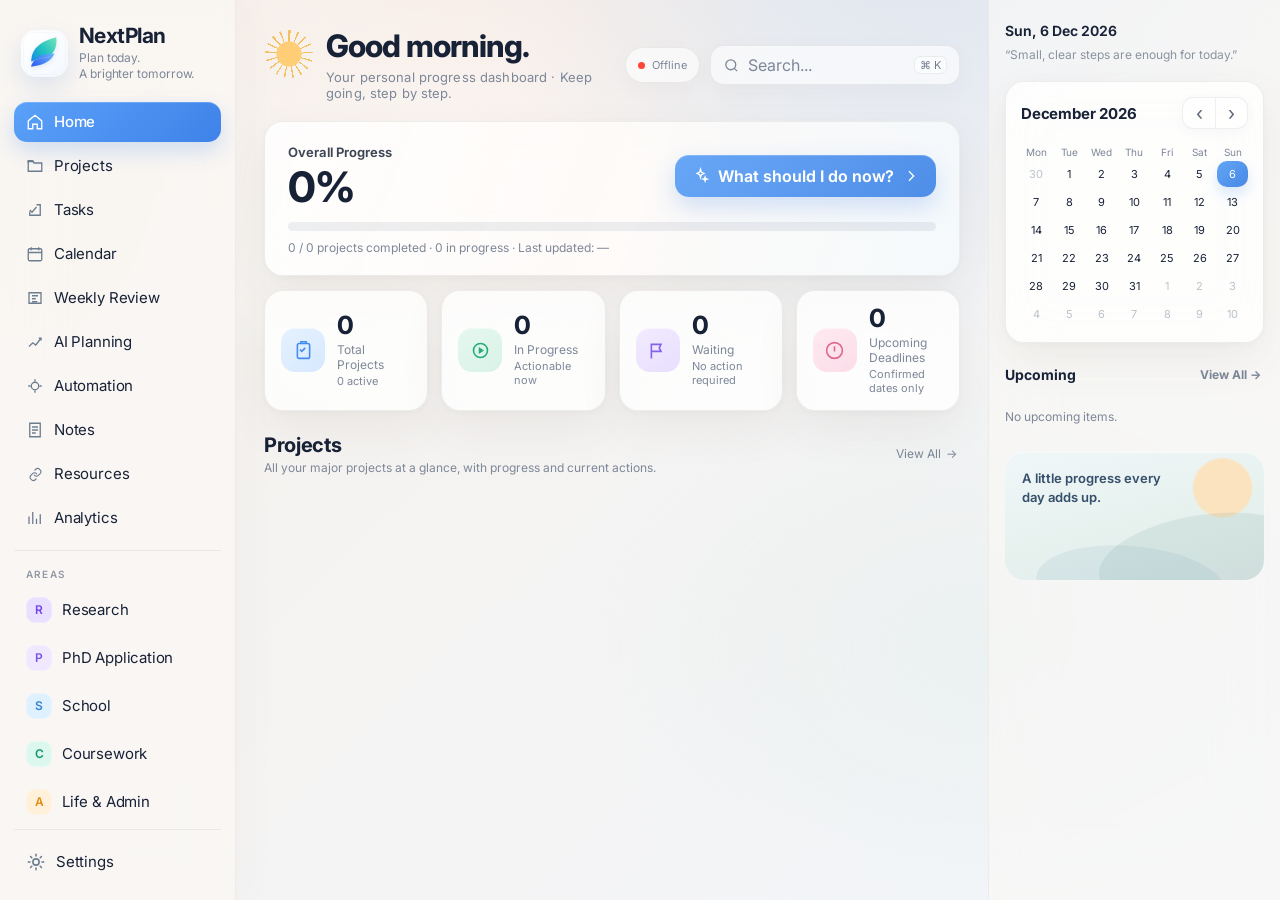
==== commit 8b83a9a1: "Fix NextPlan web inline JavaScript syntax in auto-sync initializer" ====
--- a/index.html
+++ b/index.html
@@ -466,7 +466,7 @@
 function toggleTheme(){const dark=document.documentElement.dataset.theme==='dark';document.documentElement.dataset.theme=dark?'light':'dark';localStorage.setItem(THEME,dark?'light':'dark');renderAll()}function openSidebar(){$('sidebar').classList.add('open');$('scrim').classList.add('show')}function closeSidebar(){$('sidebar').classList.remove('open');$('scrim').classList.remove('show')}
 document.querySelectorAll('.nav-btn[data-view]').forEach(b=>b.addEventListener('click',()=>showView(b.dataset.view)));document.querySelectorAll('[data-go]').forEach(b=>b.addEventListener('click',()=>showView(b.dataset.go)));document.addEventListener('click',e=>{const target=e.target.closest('[data-go]');if(target&&target.closest('#homeProjects'))showView(target.dataset.go)});document.querySelectorAll('.area-filter').forEach(b=>b.addEventListener('click',()=>{$('projectAreaFilter').value=b.dataset.area;showView('projects');renderProjects()}));$('projectAreaFilter').onchange=renderProjects;$('projectStatusFilter').onchange=renderProjects;$('nextActionBtn').onclick=()=>pickNext(false);$('pickAlternative').onclick=()=>pickNext(true);$('closeNext').onclick=()=>$('nextDialog').close();$('settingsNav').onclick=openSettings;$('cancelSettings').onclick=()=>$('settingsDialog').close();$('themeBtn').onclick=toggleTheme;$('clearTokenBtn').onclick=()=>{const c=getCfg();delete c.token;saveCfg(c);$('tokenInput').value=''};
 $('settingsForm').onsubmit=e=>{if(e.submitter?.value!=='save')return;e.preventDefault();const c={repo:$('repoInput').value.trim(),branch:$('branchInput').value.trim()||'main',path:$('pathInput').value.trim(),token:$('tokenInput').value.trim()};$('settingsDialog').close();sync()};$('searchBtn').onclick=openSearch;document.querySelectorAll('.mobile-search').forEach(b=>b.onclick=openSearch);$('closeSearch').onclick=()=>$('searchDialog').close();$('searchInput').oninput=e=>renderSearch(e.target.value);$('searchResults').onclick=e=>{const row=e.target.closest('[data-palette-view]');if(!row)return;$('searchDialog').close();showView(row.dataset.paletteView)};document.addEventListener('keydown',e=>{if((e.metaKey||e.ctrlKey)&&e.key.toLowerCase()==='k'){e.preventDefault();openSearch()}if(e.key==='Escape'&&$('searchDialog').open)$('searchDialog').close()});$('calPrev').onclick=()=>{calendarCursor=new Date(calendarCursor.getFullYear(),calendarCursor.getMonth()-1,1);renderCalendar(calendarCursor,'calGrid','calTitle',false)};$('calNext').onclick=()=>{calendarCursor=new Date(calendarCursor.getFullYear(),calendarCursor.getMonth()+1,1);renderCalendar(calendarCursor,'calGrid','calTitle',false)};$('miniPrev').onclick=()=>{miniCursor=new Date(miniCursor.getFullYear(),miniCursor.getMonth()-1,1);renderCalendar(miniCursor,'miniDays','miniMonth',true)};$('miniNext').onclick=()=>{miniCursor=new Date(miniCursor.getFullYear(),miniCursor.getMonth()+1,1);renderCalendar(miniCursor,'miniDays','miniMonth',true)};$('menuBtn').onclick=openSidebar;$('scrim').onclick=closeSidebar;
-const th=localStorage.getItem(THEME)||'light';document.documentElement.dataset.theme=th;renderAll();$('syncPill').onclick=sync;sync();syncTimer=setInterval(sync,30000)if('serviceWorker' in navigator){window.addEventListener('load',()=>navigator.serviceWorker.register('./sw.js?v=phase-d-v1',{updateViaCache:'none'}).catch(()=>{}))}
+const th=localStorage.getItem(THEME)||'light';document.documentElement.dataset.theme=th;renderAll();$('syncPill').onclick=sync;sync();syncTimer=setInterval(sync,30000);if('serviceWorker' in navigator){window.addEventListener('load',()=>navigator.serviceWorker.register('./sw.js?v=canonical-sync-v2',{updateViaCache:'none'}).catch(()=>{}))}
 })();
 </script>
 </body>
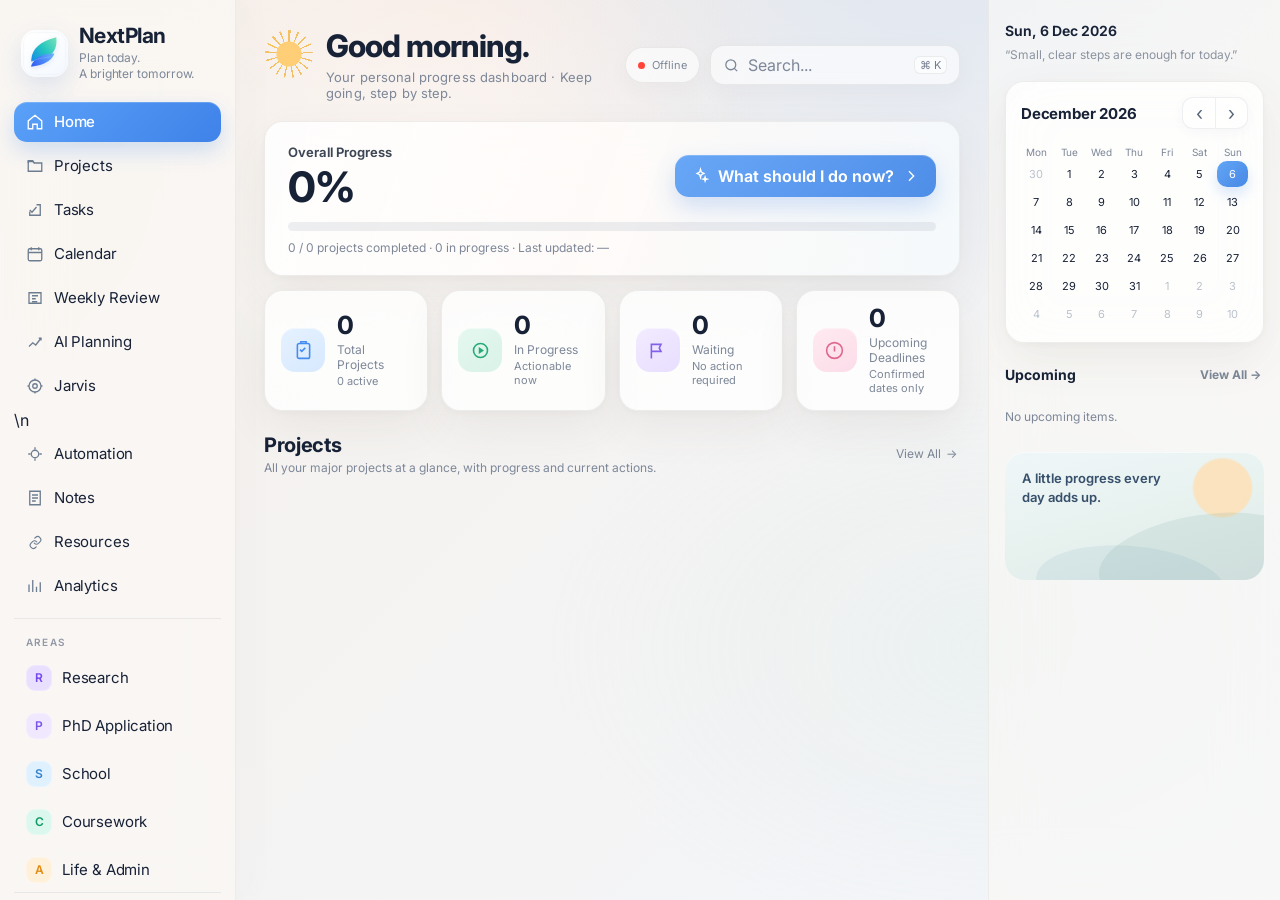
==== commit 7feab7e6: "feat(nextplan-web): expose Jarvis workspace through existing NextPlan sidebar" ====
--- a/index.html
+++ b/index.html
@@ -318,7 +318,7 @@
     <button class="nav-btn" data-view="calendar"><svg viewBox="0 0 24 24" fill="none" stroke="currentColor" stroke-width="1.8"><rect x="3" y="5" width="18" height="16" rx="2"/><path d="M7 3v4m10-4v4M3 10h18"/></svg>Calendar</button>
     <button class="nav-btn" data-view="review"><svg viewBox="0 0 24 24" fill="none" stroke="currentColor" stroke-width="1.8"><path d="M4 5h16v14H4z"/><path d="M8 9h8M8 13h5M8 17h7"/></svg>Weekly Review</button>
     <button class="nav-btn" data-view="planner"><svg viewBox="0 0 24 24" fill="none" stroke="currentColor" stroke-width="1.8"><path d="M4 18 9 13l4 3 7-9"/><path d="M17 7h3v3"/></svg>AI Planning</button>
-    <button class="nav-btn" data-view="automation"><svg viewBox="0 0 24 24" fill="none" stroke="currentColor" stroke-width="1.8"><path d="M12 3v3m0 12v3M3 12h3m12 0h3"/><circle cx="12" cy="12" r="5"/></svg>Automation</button>
+    <a class="nav-btn" href="./jarvis.html" style="text-decoration:none" aria-label="打开 NextPlan Jarvis"><svg viewBox="0 0 24 24" fill="none" stroke="currentColor" stroke-width="1.8"><circle cx="12" cy="12" r="8"/><circle cx="12" cy="12" r="3"/><path d="M12 2v2m0 16v2M2 12h2m16 0h2"/></svg>Jarvis</a>\n    <button class="nav-btn" data-view="automation"><svg viewBox="0 0 24 24" fill="none" stroke="currentColor" stroke-width="1.8"><path d="M12 3v3m0 12v3M3 12h3m12 0h3"/><circle cx="12" cy="12" r="5"/></svg>Automation</button>
     <button class="nav-btn" data-view="notes"><svg viewBox="0 0 24 24" fill="none" stroke="currentColor" stroke-width="1.8"><path d="M5 3h14v18H5z"/><path d="M8 8h8M8 12h8M8 16h5"/></svg>Notes</button>
     <button class="nav-btn" data-view="resources"><svg viewBox="0 0 24 24" fill="none" stroke="currentColor" stroke-linecap="round" stroke-linejoin="round"><path d="M10 13a5 5 0 0 0 7.07.07l2-2A5 5 0 0 0 12 4l-1.15 1.15"/><path d="M14 11a5 5 0 0 0-7.07-.07l-2 2A5 5 0 0 0 12 20l1.15-1.15"/></svg>Resources</button>
     <button class="nav-btn" data-view="analytics"><svg viewBox="0 0 24 24" fill="none" stroke="currentColor" stroke-width="1.8"><path d="M4 20V10m5 10V4m5 16v-7m5 7V7"/></svg>Analytics</button>
@@ -421,34 +421,41 @@
 function openSettings(){const c=getCfg();$('repoInput').value='changxinjiresearch/LifeOS';$('branchInput').value='main';$('pathInput').value='state.json';$('tokenInput').value=c.token||'';$('settingsDialog').showModal()}function apiPath(c){return `https://api.github.com/repos/${c.repo}/contents/${c.path.split('/').map(encodeURIComponent).join('/')}?ref=${encodeURIComponent(c.branch||'main')}`}function decode64(s){const bin=atob(s.replace(/\n/g,'')),bytes=Uint8Array.from(bin,c=>c.charCodeAt(0));return new TextDecoder().decode(bytes)}
 const CANONICAL_STATE_RAW_URL='https://raw.githubusercontent.com/changxinjiresearch/LifeOS/main/state.json';
 const CANONICAL_STATE_API_URL='https://api.github.com/repos/changxinjiresearch/LifeOS/contents/state.json?ref=main';
-async function fetchCanonicalState(){
-  // Read the same public canonical file for every device; bypass service-worker and HTTP caches.
+async function fetchCanonicalState(preferApi=false){
+  // The GitHub Contents API is the authoritative user-requested refresh path.
+  // Automatic polling uses Raw first to stay well below unauthenticated API rate limits.
   const cacheBuster=Date.now();
-  let rawError='';
+  const readApi=async()=>{
+    const r=await fetch(CANONICAL_STATE_API_URL+'&np='+cacheBuster,{
+      cache:'no-store',
+      headers:{Accept:'application/vnd.github+json','X-GitHub-Api-Version':'2022-11-28'}
+    });
+    if(!r.ok)throw new Error('GitHub API '+r.status);
+    const payload=await r.json();
+    const data=JSON.parse(decode64(payload.content));
+    if(!Array.isArray(data.projects))throw new Error('Invalid canonical state file');
+    return data;
+  };
+  let apiError='';
+  if(preferApi)try{return await readApi()}catch(e){apiError=String(e?.message||e)}
   try{
     const r=await fetch(CANONICAL_STATE_RAW_URL+'?np='+cacheBuster,{cache:'no-store'});
-    if(!r.ok)throw new Error('GitHub raw '+r.status);
+    if(!r.ok)throw new Error('GitHub Raw '+r.status);
     const data=await r.json();
     if(!Array.isArray(data.projects))throw new Error('Invalid canonical state file');
     return data;
-  }catch(e){rawError=String(e?.message||e);}
-  const r=await fetch(CANONICAL_STATE_API_URL+'&np='+cacheBuster,{
-    cache:'no-store',
-    headers:{Accept:'application/vnd.github+json','X-GitHub-Api-Version':'2022-11-28'}
-  });
-  if(!r.ok)throw new Error('Canonical GitHub state unavailable ('+rawError+'; API '+r.status+')');
-  const payload=await r.json();
-  const data=JSON.parse(decode64(payload.content));
-  if(!Array.isArray(data.projects))throw new Error('Invalid canonical state file');
-  return data;
-}
-async function sync(){
+  }catch(e){
+    if(preferApi)throw new Error('Canonical state unavailable ('+apiError+'; Raw '+String(e?.message||e)+')');
+    return await readApi();
+  }
+}
+async function sync(preferApi=false){
   if(busy)return;
   busy=true;
   $('syncPill').className='sync-pill syncing';
   $('syncText').textContent='Syncing';
   try{
-    const latest=await fetchCanonicalState();
+    const latest=await fetchCanonicalState(preferApi);
     state=latest;
     saveCache();
     renderAll();
@@ -466,7 +473,7 @@
 function toggleTheme(){const dark=document.documentElement.dataset.theme==='dark';document.documentElement.dataset.theme=dark?'light':'dark';localStorage.setItem(THEME,dark?'light':'dark');renderAll()}function openSidebar(){$('sidebar').classList.add('open');$('scrim').classList.add('show')}function closeSidebar(){$('sidebar').classList.remove('open');$('scrim').classList.remove('show')}
 document.querySelectorAll('.nav-btn[data-view]').forEach(b=>b.addEventListener('click',()=>showView(b.dataset.view)));document.querySelectorAll('[data-go]').forEach(b=>b.addEventListener('click',()=>showView(b.dataset.go)));document.addEventListener('click',e=>{const target=e.target.closest('[data-go]');if(target&&target.closest('#homeProjects'))showView(target.dataset.go)});document.querySelectorAll('.area-filter').forEach(b=>b.addEventListener('click',()=>{$('projectAreaFilter').value=b.dataset.area;showView('projects');renderProjects()}));$('projectAreaFilter').onchange=renderProjects;$('projectStatusFilter').onchange=renderProjects;$('nextActionBtn').onclick=()=>pickNext(false);$('pickAlternative').onclick=()=>pickNext(true);$('closeNext').onclick=()=>$('nextDialog').close();$('settingsNav').onclick=openSettings;$('cancelSettings').onclick=()=>$('settingsDialog').close();$('themeBtn').onclick=toggleTheme;$('clearTokenBtn').onclick=()=>{const c=getCfg();delete c.token;saveCfg(c);$('tokenInput').value=''};
 $('settingsForm').onsubmit=e=>{if(e.submitter?.value!=='save')return;e.preventDefault();const c={repo:$('repoInput').value.trim(),branch:$('branchInput').value.trim()||'main',path:$('pathInput').value.trim(),token:$('tokenInput').value.trim()};$('settingsDialog').close();sync()};$('searchBtn').onclick=openSearch;document.querySelectorAll('.mobile-search').forEach(b=>b.onclick=openSearch);$('closeSearch').onclick=()=>$('searchDialog').close();$('searchInput').oninput=e=>renderSearch(e.target.value);$('searchResults').onclick=e=>{const row=e.target.closest('[data-palette-view]');if(!row)return;$('searchDialog').close();showView(row.dataset.paletteView)};document.addEventListener('keydown',e=>{if((e.metaKey||e.ctrlKey)&&e.key.toLowerCase()==='k'){e.preventDefault();openSearch()}if(e.key==='Escape'&&$('searchDialog').open)$('searchDialog').close()});$('calPrev').onclick=()=>{calendarCursor=new Date(calendarCursor.getFullYear(),calendarCursor.getMonth()-1,1);renderCalendar(calendarCursor,'calGrid','calTitle',false)};$('calNext').onclick=()=>{calendarCursor=new Date(calendarCursor.getFullYear(),calendarCursor.getMonth()+1,1);renderCalendar(calendarCursor,'calGrid','calTitle',false)};$('miniPrev').onclick=()=>{miniCursor=new Date(miniCursor.getFullYear(),miniCursor.getMonth()-1,1);renderCalendar(miniCursor,'miniDays','miniMonth',true)};$('miniNext').onclick=()=>{miniCursor=new Date(miniCursor.getFullYear(),miniCursor.getMonth()+1,1);renderCalendar(miniCursor,'miniDays','miniMonth',true)};$('menuBtn').onclick=openSidebar;$('scrim').onclick=closeSidebar;
-const th=localStorage.getItem(THEME)||'light';document.documentElement.dataset.theme=th;renderAll();$('syncPill').onclick=sync;sync();syncTimer=setInterval(sync,30000);if('serviceWorker' in navigator){window.addEventListener('load',()=>navigator.serviceWorker.register('./sw.js?v=canonical-sync-v2',{updateViaCache:'none'}).catch(()=>{}))}
+const th=localStorage.getItem(THEME)||'light';document.documentElement.dataset.theme=th;renderAll();$('syncPill').onclick=()=>sync(true);sync(true);syncTimer=setInterval(()=>sync(false),30000);if('serviceWorker' in navigator){window.addEventListener('load',()=>navigator.serviceWorker.register('./sw.js?v=canonical-sync-v2',{updateViaCache:'none'}).catch(()=>{}))}
 })();
 </script>
 </body>
